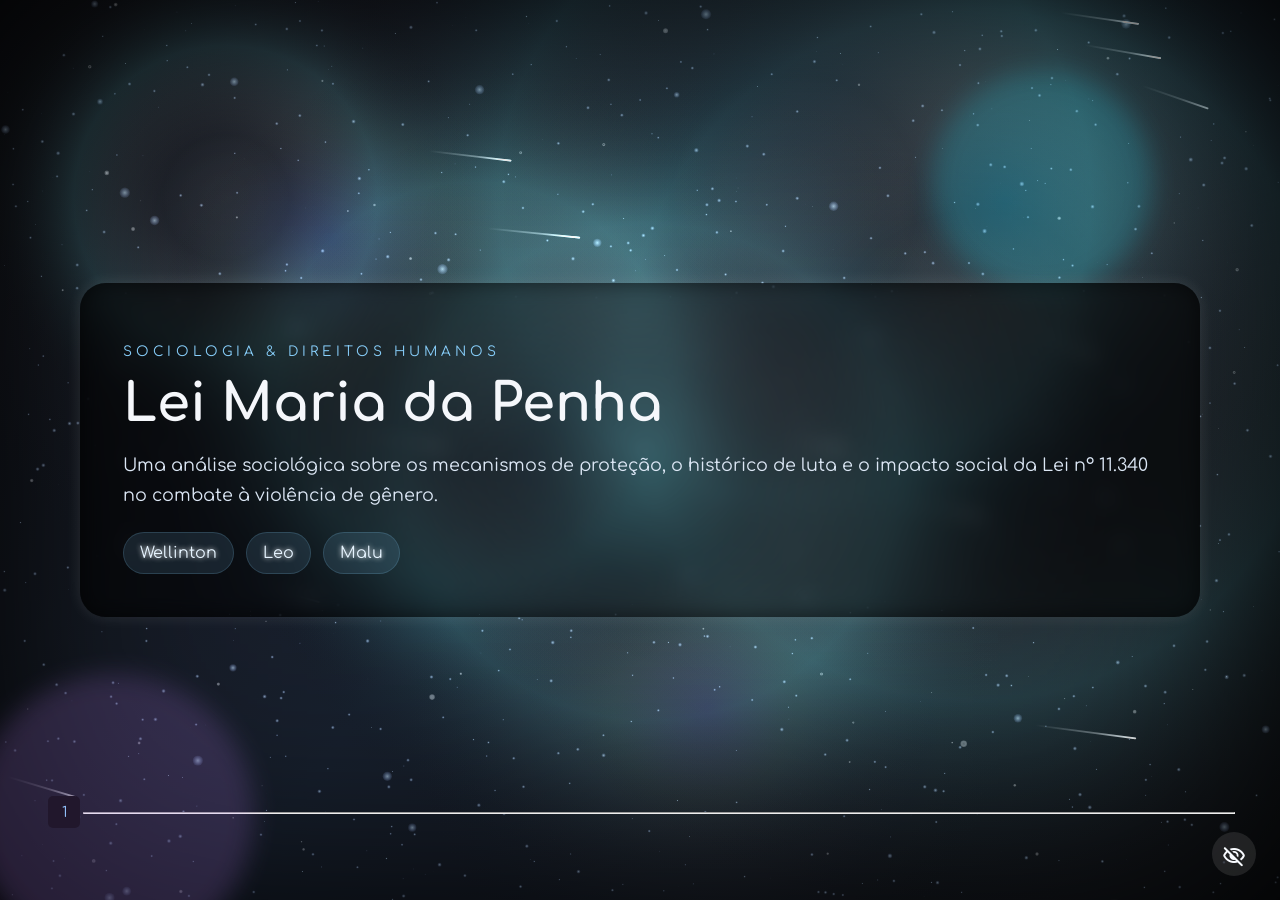
==== index.html @ 8829d9a9 "Update index.html" ====
<!DOCTYPE html>
<html lang="pt-br">
<head>
    <meta charset="UTF-8">
    <meta name="viewport" content="width=device-width, initial-scale=1.0">
    <title>Slide Pages</title>
    <link rel="stylesheet" href="style.css">
    <link rel="stylesheet" href="https://fonts.googleapis.com/css2?family=Material+Symbols+Rounded:opsz,wght,FILL,GRAD@24,400,0,0" />
</head>
<body class="theme-maria">

    <div id="canva"></div>

    <main class="deck" aria-label="Apresentação de sociologia">
        <!-- SLIDE 1: Abertura -->
        <section class="slide active" data-slide="0">
            <div class="slide-content">
                <p class="eyebrow">Sociologia & Direitos Humanos</p>
                <h1>Lei Maria da Penha</h1>
                <p class="lead">Uma análise sociológica sobre os mecanismos de proteção, o histórico de luta e o impacto social da Lei nº 11.340 no combate à violência de gênero.</p>
                <div class="pill-row">
                    <span class="pill">Wellinton</span>
                    <span class="pill">Leo</span>
                    <span class="pill">Malu</span>
                </div>
            </div>
            <div class="slide-page"><span>1</span></div>
            <hr class="slide-page-barr">
            <div class="orb orb-one"></div>
            <div class="orb orb-two"></div>
        </section>

        <!-- SLIDE 2: O Conceito Legal -->
        <section class="slide" data-slide="1">
            <h2 class="floating-text">O Contexto Social e a Legislação</h2>
            <div class="slide-content">
                <h2>O que é a Lei nº 11.340?</h2>
                <ul class="points">
                    <li>Sancionada em 7 de agosto de 2006, a legislação estabelece mecanismos rígidos para coibir, punir e erradicar a violência doméstica contra as mulheres.</li>
                    <div class="codebox"><span>Direito = {Prevenir, Punir, Erradicar}</span></div>
                    <li>A norma acabou com as penas alternativas leves (como a doação de cestas básicas), tipificou o crime e permitiu a prisão em flagrante ou preventiva dos agressores.</li>
                </ul>
            </div>
            <div class="slide-page"><span>2</span></div>
            <hr class="slide-page-barr">
        </section>

        <!-- SLIDE 3: Tipos de Violência -->
        <section class="slide" data-slide="2">
            <h2 class="floating-text">Os Cinco Tipos de Violência</h2>
            <div class="slide-content">
                <h2>Física e Psicológica</h2>
                <p>A violência física compreende agressões que ofendem a integridade ou a saúde corporal. A psicológica envolve danos emocionais, controle, vigilância constante, humilhação e diminuição da autoestima da vítima.</p>
            </div>
            <div class="slide-content">
                <h2>Sexual, Patrimonial e Moral</h2>
                <p>Abrange desde o constrangimento a presenciar ou manter relações sexuais não desejadas, até a retenção e destruição de bens ou documentos pessoais, além de crimes de calúnia, difamação e injúria.</p>
            </div>
            <div class="slide-page"><span>3</span></div>
            <hr class="slide-page-barr">
        </section>

        <!-- SLIDE 4: História e Origem -->
        <section class="slide" data-slide="3">
            <h2 class="floating-text">A História por Trás da Lei</h2>
            <div class="slide-content picture-slide">
                <div class="picture-conteiner">
                    <img class="picture-card" src="http://googleusercontent.com/image_collection/image_retrieval/12266659760271571928_0" alt="Retrato de Maria da Penha">
                </div>
                <h2>Maria da Penha</h2>
                <p>Biofarmacêutica cearense que sofreu duas tentativas de feminicídio por seu então marido em 1983, ficando paraplégica. Sua incansável batalha por justiça e punição durou quase duas décadas.</p>
            </div>
            <div class="slide-content picture-slide">
                <div class="picture-conteiner">
                    <img class="picture-card" src="http://googleusercontent.com/image_collection/image_retrieval/10358132148258280771_0" alt="Balança da Justiça e Direitos da Mulher">
                </div>
                <h2>Pressão Internacional</h2>
                <p>O caso foi denunciado à Comissão Interamericana de Direitos Humanos (OEA). A condenação internacional do Estado brasileiro por omissão e negligência forçou a criação de uma lei protetiva eficaz.</p>
            </div>
            <div class="slide-page"><span>4</span></div>
            <hr class="slide-page-barr">
        </section>

        <!-- SLIDE 5: Mudança de Paradigma -->
        <section class="slide" data-slide="4">
            <h2 class="floating-text">Impacto Estrutural na Sociedade</h2>
            <div class="slide-content">
                <p>A lei retirou a violência doméstica da esfera estritamente privada, transformando o clássico tabu "em briga de marido e mulher não se mete colher" em uma questão central de segurança pública.</p>
                <p>Sua aplicação é universal: protege todas as pessoas que se identificam com o gênero feminino, independentemente de classe social, etnia, orientação sexual ou identidade de gênero.</p>
            </div>
            <div class="picture-slide floating-image">
                <div class="picture-conteiner">
                    <img class="picture-card"  src="http://googleusercontent.com/image_collection/image_retrieval/3547757770965973519_0" alt="Manifestação pelos Direitos das Mulheres no Brasil">
                </div>
            </div>
            <div class="slide-page"><span>5</span></div>
            <hr class="slide-page-barr">
        </section>

        <!-- SLIDE 6: Medidas Protetivas -->
        <section class="slide" data-slide="5">
            <h2 class="floating-text">Medidas Protetivas de Urgência</h2>
            <div class="picture-slide floating-image-min">
                <div class="picture-conteiner">
                    <img class="picture-card" src="http://googleusercontent.com/image_collection/image_retrieval/10358132148258280771_0" alt="Símbolo de amparo legal">
                </div>
            </div>
            <div class="slide-content">
                <h2>Ações de Salvaguarda Imediata</h2>
                <p>Determinações judiciais rápidas expedidas logo após a denúncia para afastar o perigo e resguardar a integridade da vítima:</p>
                <ul>
                    <li>Afastamento imediato do agressor do lar ou do domicílio de convivência.</li>
                    <li>Proibição de aproximação física da vítima, de seus familiares e de testemunhas.</li>
                    <li>Restrição severa ou suspensão temporária do porte de armas do agressor.</li>
                </ul>
            </div>
            <div class="slide-page"><span>6</span></div>
            <hr class="slide-page-barr">
        </section>

        <!-- SLIDE 7: Redes de Suporte -->
        <section class="slide" data-slide="6">
            <h2 class="floating-text">A Rede de Enfrentamento</h2>
            <div class="floating-conteiner">
                <h1 class="empasi-text">180</h1>
                <p>Central de Atendimento</p>
            </div>
            <div class="picture-slide floating-image-min">
                <div class="picture-conteiner">
                    <img class="picture-card" src="http://googleusercontent.com/image_collection/image_retrieval/10291248608247070712_0" alt="Atendimento e acolhimento psicológico à mulher">
                </div>
            </div>
            <div class="slide-content">
                <h2>Institucionalização do Suporte</h2>
                <p>A consolidação da lei impulsionou a criação de uma rede de proteção integrada entre diferentes órgãos públicos do país.</p>
                <p>Isso engloba as Delegacias Especializadas de Atendimento à Mulher (DEAM), Casas-Abrigo sigilosas, Juizados específicos e o apoio de psicólogos e assistentes sociais.</p>
            </div>
            <div class="slide-page"><span>7</span></div>
            <hr class="slide-page-barr">
        </section>

        <!-- SLIDE 8: Desafios Sociológicos -->
        <section class="slide" data-slide="7">
            <h2 class="floating-text">Desafios Culturais e Patriarcado</h2>
            <div class="slide-content picture-slide">
                <div class="picture-conteiner">
                    <img class="picture-card" src="http://googleusercontent.com/image_collection/image_retrieval/3547757770965973519_0" alt="Luta social por direitos de igualdade">
                </div>
                <h2>Machismo Estrutural</h2>
                <p>Sob a perspectiva sociológica, a eficácia plena da lei ainda enfrenta barreiras nas raízes culturais do patriarcado e em dinâmicas históricas de dominação de gênero.</p>
            </div>
            <div class="slide-content">
                <br>
                <h2>A Barreira do Silêncio</h2>
                <p>A subnotificação de casos persiste devido a fatores complexos, como a dependência financeira, o medo de represálias, pressões familiares e o julgamento moral da sociedade.</p>
                <br>
            </div>
            <div class="slide-page"><span>8</span></div>
            <hr class="slide-page-barr">
        </section>

        <!-- SLIDE 9: Canais de Assistência -->
        <section class="slide" data-slide="8">
            <h2 class="floating-text">Canais Oficiais de Proteção</h2>
            <div class="slide-content">
                <h2>Como Denunciar e Buscar Ajuda</h2>
                <p>A quebra do ciclo de violência e o acolhimento institucional dependem do acionamento correto dos canais de proteção:</p>
                <p><span class="material-symbols-rounded y-4">phone_in_talk</span>Ligue 180 - Central de Atendimento à Mulher (Denúncias e orientações)</p>
                <p><span class="material-symbols-rounded y-4">local_police</span>Ligue 190 - Polícia Militar (Para emergências imediatas e flagrantes)</p>
                <p><span class="material-symbols-rounded y-4">gavel</span>Defensoria Pública da Mulher & Ministério Público (Suporte jurídico)</p> 
            </div>
            <div class="picture-slide floating-image-min">
                <div class="picture-conteiner">
                    <img class="picture-card" src="https://images.unsplash.com/photo-1573164713988-8665fc963095?auto=format&fit=crop&q=80&w=500" alt="Canais de apoio e proteção à integridade">
                </div>
            </div>
            <div class="slide-page"><span>9</span></div>
            <hr class="slide-page-barr">
        </section>

        <!-- SLIDE 10: Encerramento -->
        <section class="slide" data-slide="9">
            <div class="floating-conteiner">
                <h1 class="empasi-text">FIM</h1>
                <p>A consolidação e a garantia dos direitos das mulheres constroem uma sociedade verdadeiramente livre, justa e democrática.</p>
            </div>
            <div class="slide-page"><span>10</span></div>
            <hr class="slide-page-barr">
        </section>

        <!-- Controles de Navegação -->
        <button class="nav-btn action-btn toggle-btn" data-action="toggle" data-target="bella" type="button">Sociologia • Direitos Humanos</button>
        <div class="controls-toggle-wrapper">
            <button class="nav-btn hide-controls-btn" data-action="hide-controls" type="button" aria-label="Esconder controles"><span class="material-symbols-rounded y-3">visibility_off</span></button>
        </div>
        <div class="controls-wrapper">
            <div class="controls">
                <button class="nav-btn" data-action="prev" aria-label="Slide anterior"><span class="material-symbols-rounded y-3">keyboard_double_arrow_left</span></button>
                <div class="dots" aria-label="Navegação dos slides"></div>
                <button class="nav-btn" data-action="next" aria-label="Próximo slide"><span class="material-symbols-rounded y-3"><span class="material-symbols-rounded">keyboard_double_arrow_right</span></span></button>
            </div>
        </div>
        <div class="controls-hover-area" aria-hidden="true"></div>
    </main>

    <script src="script.js"></script>
    <script src="shaders.js"></script>
</body>
</html>
---- style.css ----
@import url('https://fonts.googleapis.com/css2?family=Comfortaa:wght@300..700&family=Google+Sans+Code:ital,wght,MONO@0,300..800,1;1,300..800,1&family=Noto+Sans+Old+Turkic&family=Pixelify+Sans:wght@400..700&display=swap');

* {
    box-sizing: border-box;
    font-family: "Comfortaa", sans-serif;
    font-optical-sizing: auto;
    font-style: normal;
}

body {
    margin: 0;
    font-family: 'Segoe UI', Tahoma, Geneva, Verdana, sans-serif;
    background: #02050a;
    color: #f5f7fb;
    overflow: hidden;
}

body.theme-bella {
    color: #f8ebdc;
}

body.theme-bella .floating-text,
body.theme-bella .empasi-text {
    color: #f2a65a;
    text-shadow: 0 0 10px rgba(242, 166, 90, 0.8);
}

body.theme-bella .eyebrow,
body.theme-bella .slide-page span,
body.theme-bella .slide-page-barr,
body.theme-bella .dot.active {
    color: #f2a65a;
}

body.theme-bella .dot.active {
    box-shadow: 0 0 15px #f2a65a;
    background: #f2a65a;
}

body.theme-bella .pill,
body.theme-bella .nav-btn,
body.theme-bella .toggle-btn {
    border-color: rgba(242, 166, 90, 0.25);
    background: rgba(242, 166, 90, 0.16);
}

body.theme-bella .nav-btn:hover {
    background: rgba(242, 166, 90, 0.28);
}

body.theme-bella .codebox {
    background: rgba(242, 166, 90, 0.18);
    border-color: rgba(242, 166, 90, 0.7);
    box-shadow: inset 0 0 15px rgba(0, 0, 0, 0.35), 0 0 20px rgba(242, 166, 90, 0.45);
}

#canva {
    position: fixed;
    inset: 0;
    z-index: 0;
    pointer-events: none;
}

#canva canvas {
    display: block;
    width: 100%;
    height: 100%;
}

.deck {
    position: relative;
    z-index: 1;
    min-height: 100vh;
    overflow: hidden;
    box-shadow: inset 0 0 500px rgba(0, 0, 0, 1);
}

.deck-transition {
    position: fixed;
    inset: 0;
    z-index: 4;
    pointer-events: none;
    opacity: 0;
    background: linear-gradient(135deg, rgba(5, 3, 2, 0.9), rgba(12, 8, 6, 0.96));
    transition: opacity 0.45s ease;
}

.deck-transition.active {
    opacity: 1;
}

.slide {
    position: absolute;
    inset: 0;
    display: flex;
    align-items: center;
    justify-content: space-around;
    padding: 2rem;
    opacity: 0;
    transform: translateX(90px) scale(0.96);
    transition: all 0.7s ease;
    pointer-events: none;
}

.slide.active {
    opacity: 1;
    transform: translateX(0) scale(1);
    pointer-events: auto;
}

.slide-content {
    margin: 1.5em;
    position: relative;
    z-index: 2;
    max-width: 70em;
    padding: 2.7rem;
    border-radius: 26px;
    background: #000000;
    background: radial-gradient(circle, rgba(0, 0, 0, 0.25) 4%, rgba(0, 0, 0, 0.60) 81%);
    backdrop-filter: blur(10px);
    box-shadow: 0 0 15px rgba(255, 255, 255, 0.1), inset 0 0 20px rgba(0, 0, 0, 0.5);
    animation: fadeInUp 0.8s ease both, float 6s ease-in-out infinite;
}

.eyebrow {
    font-size: 0.85rem;
    letter-spacing: 0.3em;
    text-transform: uppercase;
    color: #87cefa;
    margin-bottom: 0.8rem;
}

h1, h2 {
    margin: 0 0 1rem;
    line-height: 1.1;
}

h1 {
    font-size: clamp(2rem, 4.5vw, 3.3rem);
}

h2 {
    font-size: clamp(1.7rem, 3vw, 2.3rem);
}

.lead, .points, p {
    font-size: 1.1rem;
    line-height: 1.7;
    color: #dce7f5;
}

.pill-row {
    display: flex;
    flex-wrap: wrap;
    gap: 0.75rem;
    margin-top: 1.3rem;
}

.pill {
    padding: 0.7rem 1rem;
    border: 1px solid rgba(135, 206, 250, 0.18);
    border-radius: 999px;
    background: rgba(135, 206, 250, 0.12);
    color: #e6f4ff;
    text-shadow: 0 0 5px white;
    animation: riseIn 0.7s ease both;
}

.pill:nth-child(2) { animation-delay: 0.15s; }
.pill:nth-child(3) { animation-delay: 0.3s; }

.points {
    padding-left: 1.2rem;
}

.points li {
    margin-bottom: 0.8rem;
    animation: fadeInLeft 0.8s ease both;
}

.points li:nth-child(2) { animation-delay: 0.15s; }
.points li:nth-child(3) { animation-delay: 0.3s; }

.orb {
    position: absolute;
    border-radius: 50%;
    filter: blur(12px);
    opacity: 0.7;
    animation: float 6s ease-in-out infinite;
}

.orb-one {
    width: 220px;
    height: 220px;
    background: rgba(34, 211, 238, 0.28);
    top: 8%;
    right: 10%;
}

.orb-two {
    width: 280px;
    height: 280px;
    background: rgba(192, 132, 252, 0.25);
    bottom: -6%;
    left: -2%;
    animation-delay: -2s;
}

.controls-wrapper {
    position: absolute;
    bottom: 1.5rem;
    left: 50%;
    transform: translateX(-50%);
    display: flex;
    align-items: center;
    gap: 0.6rem;
    z-index: 5;
    transition: transform 0.25s ease, opacity 0.25s ease;
}

.controls-wrapper.is-hidden {
    opacity: 0;
    pointer-events: none;
    transform: translate(-50%, 8px);
}

.controls-toggle-wrapper {
    position: absolute;
    bottom: 1.5rem;
    right: 1.5rem;
    z-index: 5;
    display: flex;
    align-items: center;
    transition: transform 0.25s ease, opacity 0.25s ease;
}

.controls-toggle-wrapper.is-hidden {
    transform: translateX(120%);
    opacity: 0;
    pointer-events: none;
}

.controls {
    display: flex;
    align-items: center;
    gap: 0.8rem;
    background-color: #0000007e;
    padding: 0.3em;
    border-radius: 3em;
    backdrop-filter: blur(5px);
    transition: transform 0.25s ease, opacity 0.25s ease;
}

.toggle-btn {
    position: absolute;
    bottom: 1.5rem;
    left: 1.5rem;
    z-index: 3;
    height: 44px;
    border-radius: 999px;
    padding: 0 1rem;
    width: auto;
    transition: transform 0.25s ease, opacity 0.25s ease;
    transition-delay: 0.08s;
}

.toggle-btn.is-hidden {
    opacity: 0;
    pointer-events: none;
    transform: translateY(8px);
}

.hide-controls-btn {
    width: 44px;
    height: 44px;
    border-radius: 50%;
    display: inline-flex;
    align-items: center;
    justify-content: center;
}

.controls-wrapper.is-hidden .controls,
.controls-toggle-wrapper.is-hidden .hide-controls-btn {
    opacity: 0;
    pointer-events: none;
    transform: translateY(8px);
}

.controls-hover-area {
    position: fixed;
    right: 0;
    bottom: 0;
    width: 180px;
    height: 140px;
    z-index: 2;
}

.controls-toggle-wrapper.is-hidden + .controls-hover-area {
    z-index: 4;
}

.nav-btn {
    border: none;
    width: 44px;
    height: 44px;
    border-radius: 50%;
    background: rgba(255, 255, 255, 0.1);
    color: #f8fbff;
    font-size: 1.1rem;
    cursor: pointer;
    transition: transform 0.2s ease, background 0.2s ease, opacity 0.2s ease;
}

.nav-btn:hover {
    transform: translateY(-2px);
    background: rgba(255, 255, 255, 0.24);
}

.nav-btn.action-btn {
    width: auto;
    padding: 0 1rem;
    border-radius: 999px;
    font-size: 0.9rem;
    font-weight: 600;
    white-space: nowrap;
}

.dots {
    display: flex;
    gap: 0.45rem;
}

.dot {
    width: 10px;
    height: 10px;
    border-radius: 50%;
    background: rgba(255, 255, 255, 0.24);
    transition: transform 0.2s ease, background 0.2s ease;
}

.dot.active {
    background: #87cefa;
    box-shadow: 0 0 15px #87cefa;
    transform: scale(1.2);
}

.slide-page {
    position: absolute;
    bottom: 4.5em;
    left: 3em;
    height: 2em;
    width: 2em;
    background: rgba(0, 0, 0);
    border-radius: 5px;
}

.slide-page span {
    position: absolute;
    top: 50%;
    left: 50%;
    transform: translate(-50%, -50%);
    font-size: 0.9rem;
    color: #87cefa;
}

.slide-page-barr {
    position: absolute;
    bottom: 4.9em;
    left: 6.5%;
    width: 90%;
    height: 2px;
    background: #87cefa;
}

.codebox {
    display: flex;
    align-items: center;
    justify-content: center;
    background: rgba(2, 0, 139, 0.3);
    border: 3px solid rgba(6, 159, 255, 0.685);
    border-radius: 15px;
    box-shadow: inset 0 0 15px rgba(0, 0, 0, 0.5), 0 0 20px rgba(6, 159, 255, 0.685);
    text-shadow: 0 0 5px rgba(255, 255, 255, 1);
    min-height: 3em;
    margin-bottom: 1em;
    padding: 0.8rem 1.2rem;
    text-align: center;
}

.codebox-min {
    display: flex;
    align-items: center;
    justify-content: center;
    background: rgba(2, 0, 139, 0.3);
    border: 3px solid rgba(6, 159, 255, 0.685);
    border-radius: 15px;
    box-shadow: inset 0 0 15px rgba(0, 0, 0, 0.5), 0 0 20px rgba(6, 159, 255, 0.685);
    text-shadow: 0 0 5px rgba(255, 255, 255, 1);
    min-height: 2em;
    padding: 0.5rem 1rem;
}

.codebox > span {
    font-family: "Google Sans Code", monospace;
}

.floating-text {
    position: absolute;
    top: 1em;
    left: 1em;
    transform: translate(-50%, -50%);
    font-size: clamp(2rem, 4vw, 3rem);
    color: #87cefa;
    text-shadow: 0 0 10px rgba(135, 206, 250, 0.8);
    animation: float 4s ease-in-out infinite;
}

.picture-card {
    height: 10em;
    border-radius: 15px;
    box-shadow: 0 0 15px rgba(255, 255, 255, 0.2);
    max-width: 100%;
    object-fit: contain;
}

.picture-card-min {
    height: 5em;
    border-radius: 15px;
    box-shadow: 0 0 15px rgba(255, 255, 255, 0.2);
}

.picture-conteiner {
    display: flex;
    justify-content: center;
    margin-bottom: 1em;
}

.slide-content.picture-slide {
    transform: scale(0.8);
}

.collum {
    display: flex;
    flex-direction: column;
}

.fs-6 {
    font-size: 10px !important;
}

.floating-image {
    transform: scale(3.5);
    margin: 10em;
    animation: floatMin 20s ease-in-out infinite;
}

.floating-image-min {
    transform: scale(2);
    margin: 10em;
    animation: floatMin 20s ease-in-out infinite;
}

.floating-conteiner {
    margin: 1em;
}

.y-4 { transform: translateY(4px); }
.y-3 { transform: translateY(2px); }

.empasi-text {
    font-size: 600%;
    color: #87cefa;
    text-shadow: 0 0 10px rgba(135, 206, 250, 0.8);
}

@keyframes fadeInUp {
    from { opacity: 0; transform: translateY(20px); }
    to { opacity: 1; transform: translateY(0); }
}

@keyframes riseIn {
    from { opacity: 0; transform: translateY(10px); }
    to { opacity: 1; transform: translateY(0); }
}

@keyframes fadeInLeft {
    from { opacity: 0; transform: translateX(-12px); }
    to { opacity: 1; transform: translateX(0); }
}

@keyframes float {
    0%, 100% { transform: translateY(0px); }
    50% { transform: translateY(-18px); }
}

@keyframes floatMin {
    0%, 100% { transform: translateY(0px); }
    50% { transform: translateY(-8px); }
}

/* ========================================================= */
/* MEDIA QUERIES PARA RESPONSIVIDADE EM CELULARES             */
/* ========================================================= */

@media (max-width: 768px) {
    body {
        overflow-y: auto; /* Permite scroll vertical se o conteúdo estourar o viewport do celular */
    }

    .slide {
        position: relative; /* Remove o absolute rígido para empilhar conteúdo caso necessário */
        min-height: 100vh;
        padding: 1rem;
        flex-direction: column;
        justify-content: center;
        overflow-y: auto;
    }

    .slide-content {
        margin: 1rem 0;
        width: 100% !important; /* Sobrescreve o inline 'width: 100em' do Slide 1 */
        max-width: 100%;
        padding: 1.5rem !important;
        zoom: 100% !important; /* Desativa o zoom inline do Slide 2 que quebra o cálculo do viewport */
        box-shadow: 0 0 15px rgba(255, 255, 255, 0.05);
    }

    /* Converte todos os Grids inline do HTML em uma coluna única vertical */
    div[style*="display:grid"], 
    div[style*="display: grid"] {
        grid-template-columns: 1fr !important;
        gap: 1.5rem !important;
    }

    /* Corrige o alinhamento e margens das imagens dos slides */
    .picture-conteiner {
        margin: 0 auto;
        width: 100%;
    }

    .picture-card {
        margin-left: 0 !important; /* Remove o margin-left inline do Slide 2 */
        height: auto !important;
        max-height: 22vh; /* Evita que a imagem engula a tela inteira */
    }

    /* Ajuste de tipografia dinâmica */
    h1[style*="font-size:5.5rem"], 
    h1[style*="font-size:5rem"] {
        font-size: 2.4rem !important; /* Reduz títulos gigantes para não quebrar a tela */
    }

    .lead[style*="font-size:1.45rem"] {
        font-size: 1.1rem !important;
        line-height: 1.5 !important;
    }

    /* Ajustes na paginação e nas barras decorativas */
    .slide-page {
        bottom: 4.8rem;
        left: 1rem;
    }

    .slide-page-barr {
        bottom: 5.2rem;
        left: 5%;
        width: 90%;
    }

    /* Reposiciona e adapta os controles inferiores para não sobrepor o texto */
    .controls-wrapper {
        bottom: 0.8rem;
        width: 90%;
        justify-content: center;
    }

    .controls {
        width: 100%;
        justify-content: space-between;
        padding: 0.5em 1em;
    }

    .toggle-btn {
        position: relative;
        bottom: 0;
        left: 0;
        width: 100%;
        margin-bottom: 1rem;
        text-align: center;
    }

    .controls-toggle-wrapper {
        bottom: 1.1rem;
        right: 1rem;
    }
}

@media (max-width: 480px) {
    .slide-content h1 {
        font-size: 2rem !important;
    }

    .codebox {
        padding: 0.6rem;
        font-size: 0.9rem;
    }

    .pill {
        padding: 0.5rem 0.8rem;
        font-size: 0.85rem;
    }
}
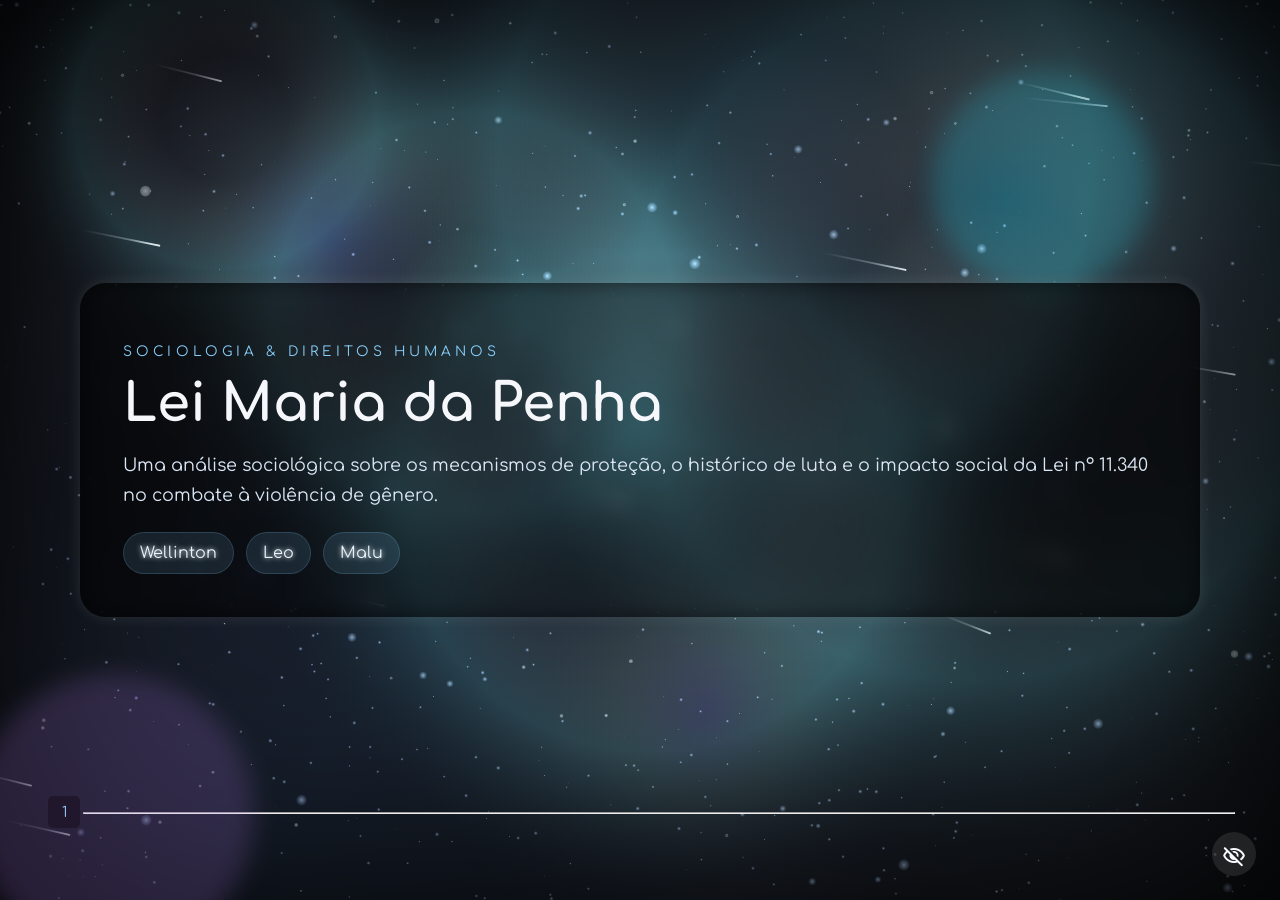
==== commit 5280422a: "Atualizar o index.html" ====
--- a/index.html
+++ b/index.html
@@ -3,7 +3,7 @@
 <head>
     <meta charset="UTF-8">
     <meta name="viewport" content="width=device-width, initial-scale=1.0">
-    <title>Slide Pages</title>
+    <title>Slide Pages - Lei Maria da Penha</title>
     <link rel="stylesheet" href="style.css">
     <link rel="stylesheet" href="https://fonts.googleapis.com/css2?family=Material+Symbols+Rounded:opsz,wght,FILL,GRAD@24,400,0,0" />
 </head>
@@ -12,7 +12,7 @@
     <div id="canva"></div>
 
     <main class="deck" aria-label="Apresentação de sociologia">
-        <!-- SLIDE 1: Abertura -->
+        
         <section class="slide active" data-slide="0">
             <div class="slide-content">
                 <p class="eyebrow">Sociologia & Direitos Humanos</p>
@@ -30,165 +30,176 @@
             <div class="orb orb-two"></div>
         </section>
 
-        <!-- SLIDE 2: O Conceito Legal -->
         <section class="slide" data-slide="1">
-            <h2 class="floating-text">O Contexto Social e a Legislação</h2>
-            <div class="slide-content">
-                <h2>O que é a Lei nº 11.340?</h2>
-                <ul class="points">
-                    <li>Sancionada em 7 de agosto de 2006, a legislação estabelece mecanismos rígidos para coibir, punir e erradicar a violência doméstica contra as mulheres.</li>
+            <h2 class="floating-text">O Marco Legal</h2>
+            <div style="display:grid; grid-template-columns: 1fr; gap: 2rem; width: 100%;">
+                <div class="slide-content">
+                    <h2>A Lei nº 11.340</h2>
+                    <p>Sancionada em <strong>7 de agosto de 2006</strong>, a legislação nasceu para preencher uma lacuna jurídica histórica, estabelecendo mecanismos rígidos para coibir, punir e erradicar a violência doméstica e familiar no Brasil.</p>
                     <div class="codebox"><span>Direito = {Prevenir, Punir, Erradicar}</span></div>
-                    <li>A norma acabou com as penas alternativas leves (como a doação de cestas básicas), tipificou o crime e permitiu a prisão em flagrante ou preventiva dos agressores.</li>
-                </ul>
+                    <p>Antes dela, agressões domésticas eram tratadas como crimes de menor potencial ofensivo, sendo julgadas em juizados informais e punidas com penas irrisórias.</p>
+                </div>
             </div>
             <div class="slide-page"><span>2</span></div>
             <hr class="slide-page-barr">
         </section>
 
-        <!-- SLIDE 3: Tipos de Violência -->
         <section class="slide" data-slide="2">
+            <h2 class="floating-text">História e Origem</h2>
+            <div style="display:grid; grid-template-columns: 1fr 1fr; gap: 2rem; align-items: center;">
+                <div class="slide-content picture-slide">
+                    <div class="picture-conteiner">
+                        <img class="picture-card" src="http://googleusercontent.com/image_collection/image_retrieval/12266659760271571928_0" alt="Retrato de Maria da Penha">
+                    </div>
+                    <h2>A Luta de uma Mulher</h2>
+                    <p>Maria da Penha Maia Fernandes, biofarmacêutica cearense, sofreu duas tentativas de feminicídio por seu marido em 1983, que a deixaram paraplégica. Sua busca por justiça no Brasil durou quase duas décadas sem respostas efetivas.</p>
+                </div>
+                <div class="slide-content picture-slide">
+                    <div class="picture-conteiner">
+                        <img class="picture-card" src="http://googleusercontent.com/image_collection/image_retrieval/10358132148258280771_0" alt="Balança da Justiça e Direitos da Mulher">
+                    </div>
+                    <h2>Pressão Internacional</h2>
+                    <p>O caso foi levado à Comissão Interamericana de Direitos Humanos (OEA). Em 2001, a OEA condenou o Estado brasileiro por negligência e omissão, obrigando o país a criar uma legislação protetiva eficiente e adequada.</p>
+                </div>
+            </div>
+            <div class="slide-page"><span>3</span></div>
+            <hr class="slide-page-barr">
+        </section>
+
+        <section class="slide" data-slide="3">
             <h2 class="floating-text">Os Cinco Tipos de Violência</h2>
-            <div class="slide-content">
-                <h2>Física e Psicológica</h2>
-                <p>A violência física compreende agressões que ofendem a integridade ou a saúde corporal. A psicológica envolve danos emocionais, controle, vigilância constante, humilhação e diminuição da autoestima da vítima.</p>
-            </div>
-            <div class="slide-content">
-                <h2>Sexual, Patrimonial e Moral</h2>
-                <p>Abrange desde o constrangimento a presenciar ou manter relações sexuais não desejadas, até a retenção e destruição de bens ou documentos pessoais, além de crimes de calúnia, difamação e injúria.</p>
-            </div>
-            <div class="slide-page"><span>3</span></div>
-            <hr class="slide-page-barr">
-        </section>
-
-        <!-- SLIDE 4: História e Origem -->
-        <section class="slide" data-slide="3">
-            <h2 class="floating-text">A História por Trás da Lei</h2>
-            <div class="slide-content picture-slide">
-                <div class="picture-conteiner">
-                    <img class="picture-card" src="http://googleusercontent.com/image_collection/image_retrieval/12266659760271571928_0" alt="Retrato de Maria da Penha">
-                </div>
-                <h2>Maria da Penha</h2>
-                <p>Biofarmacêutica cearense que sofreu duas tentativas de feminicídio por seu então marido em 1983, ficando paraplégica. Sua incansável batalha por justiça e punição durou quase duas décadas.</p>
-            </div>
-            <div class="slide-content picture-slide">
-                <div class="picture-conteiner">
-                    <img class="picture-card" src="http://googleusercontent.com/image_collection/image_retrieval/10358132148258280771_0" alt="Balança da Justiça e Direitos da Mulher">
-                </div>
-                <h2>Pressão Internacional</h2>
-                <p>O caso foi denunciado à Comissão Interamericana de Direitos Humanos (OEA). A condenação internacional do Estado brasileiro por omissão e negligência forçou a criação de uma lei protetiva eficaz.</p>
+            <div style="display:grid; grid-template-columns: 1fr 1fr; gap: 2rem;">
+                <div class="slide-content">
+                    <h2>Física e Psicológica</h2>
+                    <p><strong>Física:</strong> Condutas que ofendem a integridade ou a saúde corporal da vítima.</p>
+                    <p><strong>Psicológica:</strong> Ações que causam dano emocional, diminuição da autoestima, controle de ações, humilhação ou isolamento forçado.</p>
+                </div>
+                <div class="slide-content">
+                    <h2>Sexual, Patrimonial e Moral</h2>
+                    <p><strong>Sexual:</strong> Constranger a presenciar, manter ou participar de relação sexual não desejada.</p>
+                    <p><strong>Patrimonial:</strong> Retenção, subtração ou destruição de objetos, documentos e bens.</p>
+                    <p><strong>Moral:</strong> Condutas que configurem calúnia, difamação ou injúria.</p>
+                </div>
             </div>
             <div class="slide-page"><span>4</span></div>
             <hr class="slide-page-barr">
         </section>
 
-        <!-- SLIDE 5: Mudança de Paradigma -->
         <section class="slide" data-slide="4">
-            <h2 class="floating-text">Impacto Estrutural na Sociedade</h2>
-            <div class="slide-content">
-                <p>A lei retirou a violência doméstica da esfera estritamente privada, transformando o clássico tabu "em briga de marido e mulher não se mete colher" em uma questão central de segurança pública.</p>
-                <p>Sua aplicação é universal: protege todas as pessoas que se identificam com o gênero feminino, independentemente de classe social, etnia, orientação sexual ou identidade de gênero.</p>
-            </div>
-            <div class="picture-slide floating-image">
-                <div class="picture-conteiner">
-                    <img class="picture-card"  src="http://googleusercontent.com/image_collection/image_retrieval/3547757770965973519_0" alt="Manifestação pelos Direitos das Mulheres no Brasil">
+            <h2 class="floating-text">Mudanças e Conquistas</h2>
+            <div style="display:grid; grid-template-columns: 1fr 1fr; gap: 2rem; align-items: center;">
+                <div class="slide-content">
+                    <h2>Fim da Impunidade Leve</h2>
+                    <ul class="points">
+                        <li><strong>Proibição de penas alternativas:</strong> Acabou com o pagamento de cestas básicas ou multas para agressores.</li>
+                        <li><strong>Flagrante e Preventiva:</strong> Permitiu a prisão imediata em flagrante ou a decretação de prisão preventiva.</li>
+                        <li><strong>Ação Incondicionada:</strong> A denúncia de violência física não depende mais da retratação ou desistência da vítima.</li>
+                    </ul>
+                </div>
+                <div class="slide-content picture-slide">
+                    <div class="picture-conteiner">
+                        <img class="picture-card" src="http://googleusercontent.com/image_collection/image_retrieval/3547757770965973519_0" alt="Manifestação pelos Direitos das Mulheres no Brasil">
+                    </div>
+                    <h2>Mudança Estrutural</h2>
+                    <p>A violência doméstica deixou de ser vista como um "problema privado". A lei transformou o debate cultural e colocou a proteção à mulher como uma obrigação central de segurança pública estatal.</p>
                 </div>
             </div>
             <div class="slide-page"><span>5</span></div>
             <hr class="slide-page-barr">
         </section>
 
-        <!-- SLIDE 6: Medidas Protetivas -->
         <section class="slide" data-slide="5">
-            <h2 class="floating-text">Medidas Protetivas de Urgência</h2>
-            <div class="picture-slide floating-image-min">
-                <div class="picture-conteiner">
-                    <img class="picture-card" src="http://googleusercontent.com/image_collection/image_retrieval/10358132148258280771_0" alt="Símbolo de amparo legal">
-                </div>
-            </div>
-            <div class="slide-content">
-                <h2>Ações de Salvaguarda Imediata</h2>
-                <p>Determinações judiciais rápidas expedidas logo após a denúncia para afastar o perigo e resguardar a integridade da vítima:</p>
-                <ul>
-                    <li>Afastamento imediato do agressor do lar ou do domicílio de convivência.</li>
-                    <li>Proibição de aproximação física da vítima, de seus familiares e de testemunhas.</li>
-                    <li>Restrição severa ou suspensão temporária do porte de armas do agressor.</li>
-                </ul>
+            <h2 class="floating-text">Garantias de Proteção</h2>
+            <div style="display:grid; grid-template-columns: 1fr; gap: 2rem; width: 100%;">
+                <div class="slide-content">
+                    <h2>Medidas Protetivas de Urgência</h2>
+                    <p>Determinações judiciais rápidas expedidas imediatamente após a denúncia da vítima para afastar o perigo iminente:</p>
+                    <ul class="points">
+                        <li>Afastamento compulsório do agressor do lar ou local de convivência.</li>
+                        <li>Proibição de aproximação física e de qualquer contato com a vítima e seus familiares.</li>
+                        <li>Suspensão ou restrição imediata do porte de armas do agressor.</li>
+                    </ul>
+                </div>
             </div>
             <div class="slide-page"><span>6</span></div>
             <hr class="slide-page-barr">
         </section>
 
-        <!-- SLIDE 7: Redes de Suporte -->
         <section class="slide" data-slide="6">
             <h2 class="floating-text">A Rede de Enfrentamento</h2>
-            <div class="floating-conteiner">
-                <h1 class="empasi-text">180</h1>
-                <p>Central de Atendimento</p>
-            </div>
-            <div class="picture-slide floating-image-min">
-                <div class="picture-conteiner">
-                    <img class="picture-card" src="http://googleusercontent.com/image_collection/image_retrieval/10291248608247070712_0" alt="Atendimento e acolhimento psicológico à mulher">
-                </div>
-            </div>
-            <div class="slide-content">
-                <h2>Institucionalização do Suporte</h2>
-                <p>A consolidação da lei impulsionou a criação de uma rede de proteção integrada entre diferentes órgãos públicos do país.</p>
-                <p>Isso engloba as Delegacias Especializadas de Atendimento à Mulher (DEAM), Casas-Abrigo sigilosas, Juizados específicos e o apoio de psicólogos e assistentes sociais.</p>
+            <div style="display:grid; grid-template-columns: 35% 65%; gap: 2rem; align-items: center;">
+                <div class="floating-conteiner">
+                    <h1 class="empasi-text" style="font-size: 4.5rem; text-align: center;">180</h1>
+                    <p style="text-align: center;">Central de Atendimento</p>
+                    <div class="picture-conteiner" style="margin-top: 1rem;">
+                        <img class="picture-card" style="height: 6em;" src="http://googleusercontent.com/image_collection/image_retrieval/10291248608247070712_0" alt="Acolhimento institucional">
+                    </div>
+                </div>
+                <div class="slide-content">
+                    <h2>Institucionalização do Suporte</h2>
+                    <p>A aplicação da lei gerou a necessidade de criar estruturas especializadas e integradas em todo o território nacional:</p>
+                    <ul class="points">
+                        <li><strong>DEAMs:</strong> Delegacias Especializadas de Atendimento à Mulher.</li>
+                        <li><strong>Casas-Abrigo:</strong> Locais sigilosos de moradia temporária para vítimas em risco de morte.</li>
+                        <li><strong>Juizados de Violência Doméstica:</strong> Varas dedicadas exclusivamente a acelerar esses processos.</li>
+                    </ul>
+                </div>
             </div>
             <div class="slide-page"><span>7</span></div>
             <hr class="slide-page-barr">
         </section>
 
-        <!-- SLIDE 8: Desafios Sociológicos -->
         <section class="slide" data-slide="7">
-            <h2 class="floating-text">Desafios Culturais e Patriarcado</h2>
-            <div class="slide-content picture-slide">
-                <div class="picture-conteiner">
-                    <img class="picture-card" src="http://googleusercontent.com/image_collection/image_retrieval/3547757770965973519_0" alt="Luta social por direitos de igualdade">
-                </div>
-                <h2>Machismo Estrutural</h2>
-                <p>Sob a perspectiva sociológica, a eficácia plena da lei ainda enfrenta barreiras nas raízes culturais do patriarcado e em dinâmicas históricas de dominação de gênero.</p>
-            </div>
-            <div class="slide-content">
+            <h2 class="floating-text">Evolução Legislativa</h2>
+            <div style="display:grid; grid-template-columns: 1fr 1fr; gap: 2rem;">
+                <div class="slide-content">
+                    <h2>Lei do Feminicídio (2015)</h2>
+                    <div class="codebox-min"><span>Lei nº 13.104</span></div>
+                    <p>Classificou o assassinato de mulheres motivado por menosprezo ou discriminação de gênero como homicídio qualificado e crime hediondo, endurecendo drasticamente as penas vigentes.</p>
+                </div>
+                <div class="slide-content">
+                    <h2>Importunação e Violência Psicológica</h2>
+                    <div class="codebox-min"><span>Leis nº 13.718 e nº 14.188</span></div>
+                    <p>Criminalizou a importunação sexual (2018) em espaços públicos e inseriu o crime autônomo de violência psicológica contra a mulher (2021) diretamente no Código Penal.</p>
+                </div>
+            </div>
+            <div class="slide-page"><span>8</span></div>
+            <hr class="slide-page-barr">
+        </section>
+
+        <section class="slide" data-slide="8">
+            <h2 class="floating-text">Cenário Atual</h2>
+            <div style="display:grid; grid-template-columns: 55% 45%; gap: 2rem; align-items: center;">
+                <div class="slide-content">
+                    <h2>Desafios Sociológicos</h2>
+                    <p>Apesar dos avanços, a eficácia plena da lei esbarra nas barreiras do machismo estrutural e do patriarcado. A subnotificação persiste devido ao medo, à dependência econômica e ao julgamento social.</p>
+                    <hr style="border-color: rgba(255,255,255,0.1); margin: 1rem 0;">
+                    <p><span class="material-symbols-rounded y-4">phone_in_talk</span> <strong>Ligue 180:</strong> Central de Apoio à Mulher</p>
+                    <p><span class="material-symbols-rounded y-4">local_police</span> <strong>Ligue 190:</strong> Polícia Militar (Emergências)</p>
+                </div>
+                <div class="slide-content picture-slide">
+                    <div class="picture-conteiner">
+                        <img class="picture-card" src="https://images.unsplash.com/photo-1573164713988-8665fc963095?auto=format&fit=crop&q=80&w=500" alt="Canais de apoio e proteção à integridade">
+                    </div>
+                    <h2>Apoio Jurídico</h2>
+                    <p>A Defensoria Pública da Mulher e o Ministério Público oferecem amparo integral gratuito para a quebra definitiva do ciclo de violência.</p>
+                </div>
+            </div>
+            <div class="slide-page"><span>9</span></div>
+            <hr class="slide-page-barr">
+        </section>
+
+        <section class="slide" data-slide="9">
+            <div class="floating-conteiner" style="text-align: center; max-width: 800px; margin: 0 auto;">
+                <h1 class="empasi-text" style="font-size: 5rem; margin-bottom: 1rem;">CONGRESSO</h1>
+                <p class="lead">A consolidação e a garantia dos direitos das mulheres constroem uma sociedade verdadeiramente livre, justa, igualitária e democrática.</p>
                 <br>
-                <h2>A Barreira do Silêncio</h2>
-                <p>A subnotificação de casos persiste devido a fatores complexos, como a dependência financeira, o medo de represálias, pressões familiares e o julgamento moral da sociedade.</p>
-                <br>
-            </div>
-            <div class="slide-page"><span>8</span></div>
-            <hr class="slide-page-barr">
-        </section>
-
-        <!-- SLIDE 9: Canais de Assistência -->
-        <section class="slide" data-slide="8">
-            <h2 class="floating-text">Canais Oficiais de Proteção</h2>
-            <div class="slide-content">
-                <h2>Como Denunciar e Buscar Ajuda</h2>
-                <p>A quebra do ciclo de violência e o acolhimento institucional dependem do acionamento correto dos canais de proteção:</p>
-                <p><span class="material-symbols-rounded y-4">phone_in_talk</span>Ligue 180 - Central de Atendimento à Mulher (Denúncias e orientações)</p>
-                <p><span class="material-symbols-rounded y-4">local_police</span>Ligue 190 - Polícia Militar (Para emergências imediatas e flagrantes)</p>
-                <p><span class="material-symbols-rounded y-4">gavel</span>Defensoria Pública da Mulher & Ministério Público (Suporte jurídico)</p> 
-            </div>
-            <div class="picture-slide floating-image-min">
-                <div class="picture-conteiner">
-                    <img class="picture-card" src="https://images.unsplash.com/photo-1573164713988-8665fc963095?auto=format&fit=crop&q=80&w=500" alt="Canais de apoio e proteção à integridade">
-                </div>
-            </div>
-            <div class="slide-page"><span>9</span></div>
-            <hr class="slide-page-barr">
-        </section>
-
-        <!-- SLIDE 10: Encerramento -->
-        <section class="slide" data-slide="9">
-            <div class="floating-conteiner">
-                <h1 class="empasi-text">FIM</h1>
-                <p>A consolidação e a garantia dos direitos das mulheres constroem uma sociedade verdadeiramente livre, justa e democrática.</p>
+                <h2 style="letter-spacing: 3px;">Obrigado!</h2>
             </div>
             <div class="slide-page"><span>10</span></div>
             <hr class="slide-page-barr">
         </section>
 
-        <!-- Controles de Navegação -->
         <button class="nav-btn action-btn toggle-btn" data-action="toggle" data-target="bella" type="button">Sociologia • Direitos Humanos</button>
         <div class="controls-toggle-wrapper">
             <button class="nav-btn hide-controls-btn" data-action="hide-controls" type="button" aria-label="Esconder controles"><span class="material-symbols-rounded y-3">visibility_off</span></button>
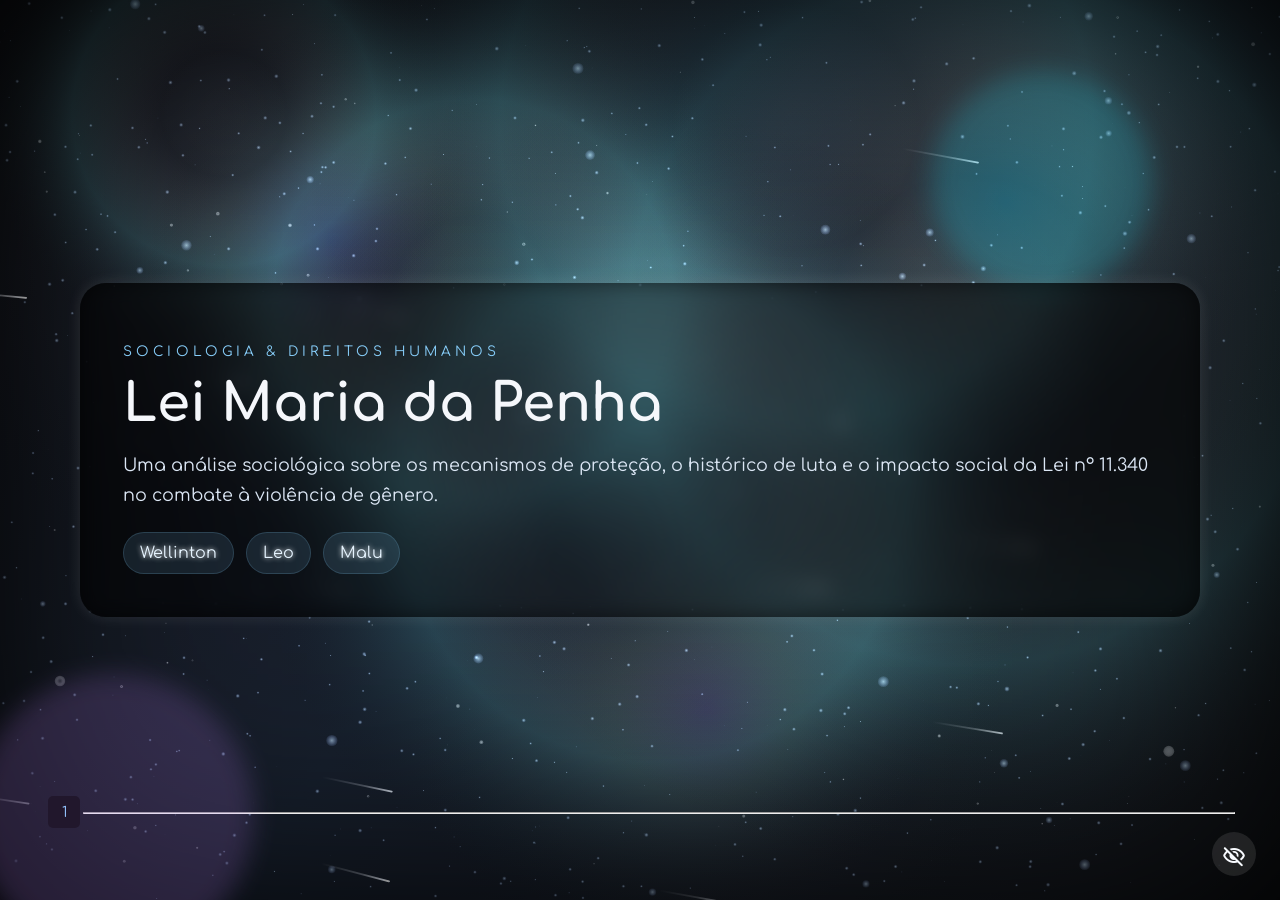
==== commit 8082fb0a: "Atualizar o index.html" ====
--- a/index.html
+++ b/index.html
@@ -13,6 +13,7 @@
 
     <main class="deck" aria-label="Apresentação de sociologia">
         
+        <!-- SLIDE 1: Abertura e Apresentação -->
         <section class="slide active" data-slide="0">
             <div class="slide-content">
                 <p class="eyebrow">Sociologia & Direitos Humanos</p>
@@ -30,176 +31,207 @@
             <div class="orb orb-two"></div>
         </section>
 
+        <!-- SLIDE 2: O Cenário Antes de 2006 (O Porquê) -->
         <section class="slide" data-slide="1">
-            <h2 class="floating-text">O Marco Legal</h2>
-            <div style="display:grid; grid-template-columns: 1fr; gap: 2rem; width: 100%;">
-                <div class="slide-content">
-                    <h2>A Lei nº 11.340</h2>
-                    <p>Sancionada em <strong>7 de agosto de 2006</strong>, a legislação nasceu para preencher uma lacuna jurídica histórica, estabelecendo mecanismos rígidos para coibir, punir e erradicar a violência doméstica e familiar no Brasil.</p>
-                    <div class="codebox"><span>Direito = {Prevenir, Punir, Erradicar}</span></div>
-                    <p>Antes dela, agressões domésticas eram tratadas como crimes de menor potencial ofensivo, sendo julgadas em juizados informais e punidas com penas irrisórias.</p>
-                </div>
+            <h2 class="floating-text">O Cenário Anterior</h2>
+            <div class="slide-content">
+                <h2>Como era antes da Lei?</h2>
+                <ul class="points">
+                    <li>A violência doméstica era considerada um crime de menor potencial ofensivo, equivalente a brigas de trânsito ou desacatos simples.</li>
+                    <li>O agressor não era preso; os casos eram resolvidos em Juizados Especiais Criminais com a aplicação de penas alternativas brandas, como o pagamento de cestas básicas ou pequenas multas.</li>
+                    <li>Prevalecia o silêncio institucional e cultural sob o lema popular de que "em briga de marido e mulher não se mete a colher".</li>
+                </ul>
             </div>
             <div class="slide-page"><span>2</span></div>
             <hr class="slide-page-barr">
         </section>
 
+        <!-- SLIDE 3: Quem é Maria da Penha (A História Real) -->
         <section class="slide" data-slide="2">
-            <h2 class="floating-text">História e Origem</h2>
+            <h2 class="floating-text">A História Real</h2>
             <div style="display:grid; grid-template-columns: 1fr 1fr; gap: 2rem; align-items: center;">
                 <div class="slide-content picture-slide">
                     <div class="picture-conteiner">
                         <img class="picture-card" src="http://googleusercontent.com/image_collection/image_retrieval/12266659760271571928_0" alt="Retrato de Maria da Penha">
                     </div>
-                    <h2>A Luta de uma Mulher</h2>
-                    <p>Maria da Penha Maia Fernandes, biofarmacêutica cearense, sofreu duas tentativas de feminicídio por seu marido em 1983, que a deixaram paraplégica. Sua busca por justiça no Brasil durou quase duas décadas sem respostas efetivas.</p>
+                </div>
+                <div class="slide-content">
+                    <h2>Maria da Penha Maia Fernandes</h2>
+                    <p>Biofarmacêutica cearense que, em 1983, sofreu duas tentativas de feminicídio por parte de seu então marido. A primeira por arma de fogo — que a deixou paraplégica — e a segunda por eletrocussão durante o banho.</p>
+                    <p>Sua batalha pessoal por justiça e pela punição do agressor arrastou-se nos tribunais brasileiros por quase duas décadas sem nenhuma resolução efetiva.</p>
+                </div>
+            </div>
+            <div class="slide-page"><span>3</span></div>
+            <hr class="slide-page-barr">
+        </section>
+
+        <!-- SLIDE 4: A Pressão Internacional e Condenação da OEA (O Gatilho) -->
+        <section class="slide" data-slide="3">
+            <h2 class="floating-text">Intervenção Internacional</h2>
+            <div style="display:grid; grid-template-columns: 1fr 1fr; gap: 2rem; align-items: center;">
+                <div class="slide-content">
+                    <h2>A Condenação do Estado Brasileiro</h2>
+                    <p>Diante da omissão da justiça nacional, o caso foi denunciado à Comissão Interamericana de Direitos Humanos da OEA em 1998.</p>
+                    <p>Em 2001, a OEA responsabilizou e condenou internacionalmente o Brasil por tolerância, negligência e omissão sistemática em relação à violência doméstica sofrida pelas mulheres do país.</p>
                 </div>
                 <div class="slide-content picture-slide">
                     <div class="picture-conteiner">
                         <img class="picture-card" src="http://googleusercontent.com/image_collection/image_retrieval/10358132148258280771_0" alt="Balança da Justiça e Direitos da Mulher">
                     </div>
-                    <h2>Pressão Internacional</h2>
-                    <p>O caso foi levado à Comissão Interamericana de Direitos Humanos (OEA). Em 2001, a OEA condenou o Estado brasileiro por negligência e omissão, obrigando o país a criar uma legislação protetiva eficiente e adequada.</p>
-                </div>
-            </div>
-            <div class="slide-page"><span>3</span></div>
-            <hr class="slide-page-barr">
-        </section>
-
-        <section class="slide" data-slide="3">
-            <h2 class="floating-text">Os Cinco Tipos de Violência</h2>
+                </div>
+            </div>
+            <div class="slide-page"><span>4</span></div>
+            <hr class="slide-page-barr">
+        </section>
+
+        <!-- SLIDE 5: A Promulgação da Lei (O Quando) -->
+        <section class="slide" data-slide="4">
+            <h2 class="floating-text">A Legislação</h2>
+            <div class="slide-content">
+                <h2>Sancionada a Lei nº 11.340</h2>
+                <p>Como resposta obrigatória à punição internacional e após intensa mobilização de movimentos feministas e consórcios de ONGs jurídicas, o projeto foi elaborado.</p>
+                <div class="codebox"><span>Sancionada em: 7 de agosto de 2006</span></div>
+                <p>A lei entrou em vigor criando mecanismos específicos de proteção integral e estabelecendo de forma inédita que a violência doméstica e familiar constitui uma grave violação dos direitos humanos.</p>
+            </div>
+            <div class="slide-page"><span>5</span></div>
+            <hr class="slide-page-barr">
+        </section>
+
+        <!-- SLIDE 6: Tipificação Legal: As Cinco Vertentes da Violência -->
+        <section class="slide" data-slide="5">
+            <h2 class="floating-text">Mecanismos Legais</h2>
             <div style="display:grid; grid-template-columns: 1fr 1fr; gap: 2rem;">
                 <div class="slide-content">
-                    <h2>Física e Psicológica</h2>
-                    <p><strong>Física:</strong> Condutas que ofendem a integridade ou a saúde corporal da vítima.</p>
-                    <p><strong>Psicológica:</strong> Ações que causam dano emocional, diminuição da autoestima, controle de ações, humilhação ou isolamento forçado.</p>
-                </div>
-                <div class="slide-content">
-                    <h2>Sexual, Patrimonial e Moral</h2>
-                    <p><strong>Sexual:</strong> Constranger a presenciar, manter ou participar de relação sexual não desejada.</p>
-                    <p><strong>Patrimonial:</strong> Retenção, subtração ou destruição de objetos, documentos e bens.</p>
-                    <p><strong>Moral:</strong> Condutas que configurem calúnia, difamação ou injúria.</p>
-                </div>
-            </div>
-            <div class="slide-page"><span>4</span></div>
-            <hr class="slide-page-barr">
-        </section>
-
-        <section class="slide" data-slide="4">
-            <h2 class="floating-text">Mudanças e Conquistas</h2>
-            <div style="display:grid; grid-template-columns: 1fr 1fr; gap: 2rem; align-items: center;">
-                <div class="slide-content">
-                    <h2>Fim da Impunidade Leve</h2>
-                    <ul class="points">
-                        <li><strong>Proibição de penas alternativas:</strong> Acabou com o pagamento de cestas básicas ou multas para agressores.</li>
-                        <li><strong>Flagrante e Preventiva:</strong> Permitiu a prisão imediata em flagrante ou a decretação de prisão preventiva.</li>
-                        <li><strong>Ação Incondicionada:</strong> A denúncia de violência física não depende mais da retratação ou desistência da vítima.</li>
-                    </ul>
-                </div>
-                <div class="slide-content picture-slide">
-                    <div class="picture-conteiner">
-                        <img class="picture-card" src="http://googleusercontent.com/image_collection/image_retrieval/3547757770965973519_0" alt="Manifestação pelos Direitos das Mulheres no Brasil">
-                    </div>
-                    <h2>Mudança Estrutural</h2>
-                    <p>A violência doméstica deixou de ser vista como um "problema privado". A lei transformou o debate cultural e colocou a proteção à mulher como uma obrigação central de segurança pública estatal.</p>
-                </div>
-            </div>
-            <div class="slide-page"><span>5</span></div>
-            <hr class="slide-page-barr">
-        </section>
-
-        <section class="slide" data-slide="5">
-            <h2 class="floating-text">Garantias de Proteção</h2>
-            <div style="display:grid; grid-template-columns: 1fr; gap: 2rem; width: 100%;">
-                <div class="slide-content">
-                    <h2>Medidas Protetivas de Urgência</h2>
-                    <p>Determinações judiciais rápidas expedidas imediatamente após a denúncia da vítima para afastar o perigo iminente:</p>
-                    <ul class="points">
-                        <li>Afastamento compulsório do agressor do lar ou local de convivência.</li>
-                        <li>Proibição de aproximação física e de qualquer contato com a vítima e seus familiares.</li>
-                        <li>Suspensão ou restrição imediata do porte de armas do agressor.</li>
-                    </ul>
+                    <h2>Física, Psicológica e Sexual</h2>
+                    <p><strong>Física:</strong> Qualquer ato que ofenda a integridade ou a saúde corporal.</p>
+                    <p><strong>Psicológica:</strong> Dano emocional, diminuição da autoestima, manipulação, vigilância, perseguição ou isolamento.</p>
+                    <p><strong>Sexual:</strong> Constrangimento a presenciar, a manter ou a participar de relação sexual não desejada mediante intimidação ou força.</p>
+                </div>
+                <div class="slide-content">
+                    <h2>Patrimonial e Moral</h2>
+                    <p><strong>Patrimonial:</strong> Configura a retenção, subtração, destruição parcial ou total de seus objetos pessoais, instrumentos de trabalho, documentos ou bens econômicos.</p>
+                    <p><strong>Moral:</strong> Entendida como qualquer conduta que configure calúnia, difamação ou injúria no âmbito das relações.</p>
                 </div>
             </div>
             <div class="slide-page"><span>6</span></div>
             <hr class="slide-page-barr">
         </section>
 
+        <!-- SLIDE 7: Principais Mudanças Práticas (As Conquistas Jurídicas) -->
         <section class="slide" data-slide="6">
-            <h2 class="floating-text">A Rede de Enfrentamento</h2>
+            <h2 class="floating-text">Principais Conquistas</h2>
+            <div class="slide-content">
+                <h2>O Fim do Absurdo das Cestas Básicas</h2>
+                <ul class="points">
+                    <li><strong>Proibição de penas pecuniárias:</strong> Fica vedada a aplicação de penas de multa ou doação de cestas básicas para livrar o agressor da punição.</li>
+                    <li><strong>Prisão em flagrante e preventiva:</strong> Autoriza as forças de segurança a prender o agressor em flagrante ou decretar prisão preventiva caso haja risco à vida da vítima.</li>
+                    <li><strong>Ação Penal Pública Incondicionada:</strong> Nos casos de lesão corporal, o processo prossegue mesmo se a mulher decidir retirar a queixa, evitando que ela sofra coação para desistir do caso.</li>
+                </ul>
+            </div>
+            <div class="slide-page"><span>7</span></div>
+            <hr class="slide-page-barr">
+        </section>
+
+        <!-- SLIDE 8: Medidas Protetivas de Urgência -->
+        <section class="slide" data-slide="7">
+            <h2 class="floating-text">Garantias de Salvaguarda</h2>
+            <div class="slide-content">
+                <h2>Ações Imediatas de Proteção</h2>
+                <p>Instrumentos jurídicos rápidos expedidos por magistrados em até 48 horas após o registro da ocorrência para garantir a segurança da mulher:</p>
+                <ul class="points">
+                    <li>Afastamento imediato e obrigatório do agressor do lar comum de convivência.</li>
+                    <li>Proibição expressa de aproximação física, fixando um limite mínimo de distância, e veto a qualquer tipo de contato (ligações, mensagens ou redes sociais).</li>
+                    <li>Suspensão temporária ou restrição total do direito ao porte de armas do agressor.</li>
+                </ul>
+            </div>
+            <div class="slide-page"><span>8</span></div>
+            <hr class="slide-page-barr">
+        </section>
+
+        <!-- SLIDE 9: A Rede de Enfrentamento e Assistência -->
+        <section class="slide" data-slide="8">
+            <h2 class="floating-text">Estrutura de Suporte</h2>
             <div style="display:grid; grid-template-columns: 35% 65%; gap: 2rem; align-items: center;">
                 <div class="floating-conteiner">
-                    <h1 class="empasi-text" style="font-size: 4.5rem; text-align: center;">180</h1>
-                    <p style="text-align: center;">Central de Atendimento</p>
+                    <h1 class="empasi-text" style="font-size: 4rem; text-align: center;">180</h1>
+                    <p style="text-align: center;">Central Nacional</p>
                     <div class="picture-conteiner" style="margin-top: 1rem;">
-                        <img class="picture-card" style="height: 6em;" src="http://googleusercontent.com/image_collection/image_retrieval/10291248608247070712_0" alt="Acolhimento institucional">
-                    </div>
-                </div>
-                <div class="slide-content">
-                    <h2>Institucionalização do Suporte</h2>
-                    <p>A aplicação da lei gerou a necessidade de criar estruturas especializadas e integradas em todo o território nacional:</p>
+                        <img class="picture-card" style="height: 5em;" src="http://googleusercontent.com/image_collection/image_retrieval/10291248608247070712_0" alt="Acolhimento institucional">
+                    </div>
+                </div>
+                <div class="slide-content">
+                    <h2>A Estrutura de Atendimento</h2>
+                    <p>A lei impulsionou o Estado a construir redes intersetoriais de acolhimento:</p>
                     <ul class="points">
-                        <li><strong>DEAMs:</strong> Delegacias Especializadas de Atendimento à Mulher.</li>
-                        <li><strong>Casas-Abrigo:</strong> Locais sigilosos de moradia temporária para vítimas em risco de morte.</li>
-                        <li><strong>Juizados de Violência Doméstica:</strong> Varas dedicadas exclusivamente a acelerar esses processos.</li>
+                        <li><strong>DEAMs:</strong> Delegacias Especializadas de Atendimento à Mulher equipadas com agentes preparados.</li>
+                        <li><strong>Casas-Abrigo:</strong> Locais secretos protegidos para acolher mulheres e seus filhos menores sob alto risco.</li>
+                        <li><strong>Juizados Especializados:</strong> Estruturas exclusivas do Poder Judiciário para dar celeridade processual aos casos.</li>
                     </ul>
                 </div>
             </div>
-            <div class="slide-page"><span>7</span></div>
-            <hr class="slide-page-barr">
-        </section>
-
-        <section class="slide" data-slide="7">
-            <h2 class="floating-text">Evolução Legislativa</h2>
+            <div class="slide-page"><span>9</span></div>
+            <hr class="slide-page-barr">
+        </section>
+
+        <!-- SLIDE 10: Evolução Legislativa (As Leis Complementares - Parte 1) -->
+        <section class="slide" data-slide="9">
+            <h2 class="floating-text">Evolução Histórica</h2>
+            <div style="display:grid; grid-template-columns: 1fr 1fr; gap: 2rem; align-items: center;">
+                <div class="slide-content">
+                    <h2>A Lei do Feminicídio (2015)</h2>
+                    <div class="codebox-min"><span>Lei nº 13.104</span></div>
+                    <p>Alterou o Código Penal brasileiro para incluir o feminicídio como uma qualificadora do crime de homicídio, inserindo-o no rol dos <strong>crimes hediondos</strong> quando praticado contra a mulher por razões da condição de sexo feminino.</p>
+                </div>
+                <div class="slide-content picture-slide">
+                    <div class="picture-conteiner">
+                        <img class="picture-card" src="http://googleusercontent.com/image_collection/image_retrieval/3547757770965973519_0" alt="Manifestação social por direitos">
+                    </div>
+                </div>
+            </div>
+            <div class="slide-page"><span>10</span></div>
+            <hr class="slide-page-barr">
+        </section>
+
+        <!-- SLIDE 11: Evolução Legislativa (As Leis Complementares - Parte 2) -->
+        <section class="slide" data-slide="10">
+            <h2 class="floating-text">Novos Avanços</h2>
             <div style="display:grid; grid-template-columns: 1fr 1fr; gap: 2rem;">
                 <div class="slide-content">
-                    <h2>Lei do Feminicídio (2015)</h2>
-                    <div class="codebox-min"><span>Lei nº 13.104</span></div>
-                    <p>Classificou o assassinato de mulheres motivado por menosprezo ou discriminação de gênero como homicídio qualificado e crime hediondo, endurecendo drasticamente as penas vigentes.</p>
-                </div>
-                <div class="slide-content">
-                    <h2>Importunação e Violência Psicológica</h2>
-                    <div class="codebox-min"><span>Leis nº 13.718 e nº 14.188</span></div>
-                    <p>Criminalizou a importunação sexual (2018) em espaços públicos e inseriu o crime autônomo de violência psicológica contra a mulher (2021) diretamente no Código Penal.</p>
-                </div>
-            </div>
-            <div class="slide-page"><span>8</span></div>
-            <hr class="slide-page-barr">
-        </section>
-
-        <section class="slide" data-slide="8">
-            <h2 class="floating-text">Cenário Atual</h2>
-            <div style="display:grid; grid-template-columns: 55% 45%; gap: 2rem; align-items: center;">
-                <div class="slide-content">
-                    <h2>Desafios Sociológicos</h2>
-                    <p>Apesar dos avanços, a eficácia plena da lei esbarra nas barreiras do machismo estrutural e do patriarcado. A subnotificação persiste devido ao medo, à dependência econômica e ao julgamento social.</p>
-                    <hr style="border-color: rgba(255,255,255,0.1); margin: 1rem 0;">
-                    <p><span class="material-symbols-rounded y-4">phone_in_talk</span> <strong>Ligue 180:</strong> Central de Apoio à Mulher</p>
-                    <p><span class="material-symbols-rounded y-4">local_police</span> <strong>Ligue 190:</strong> Polícia Militar (Emergências)</p>
+                    <h2>Lei de Importunação (2018)</h2>
+                    <div class="codebox-min"><span>Lei nº 13.718</span></div>
+                    <p>Criminalizou a prática de atos libidinosos na presença de alguém e sem sua anuência, com o objetivo de satisfazer desejo próprio ou de terceiro — tipificação muito comum em transportes públicos e vias urbanas.</p>
+                </div>
+                <div class="slide-content">
+                    <h2>Violência Psicológica (2021)</h2>
+                    <div class="codebox-min"><span>Lei nº 14.188</span></div>
+                    <p>Criou um tipo penal autônomo e específico para punir quem causa dano emocional à mulher que prejudique e perturbe seu pleno desenvolvimento, ou que vise a degradar ou a controlar suas ações e crenças.</p>
+                </div>
+            </div>
+            <div class="slide-page"><span>11</span></div>
+            <hr class="slide-page-barr">
+        </section>
+
+        <!-- SLIDE 12: Desafios Atuais e Conclusão -->
+        <section class="slide" data-slide="11">
+            <h2 class="floating-text">Conclusão</h2>
+            <div style="display:grid; grid-template-columns: 1fr 1fr; gap: 2rem; align-items: center;">
+                <div class="slide-content">
+                    <h2>Desafios Sociológicos Atuais</h2>
+                    <p>Mesmo com uma das legislações mais avançadas do mundo, o Brasil ainda enfrenta taxas alarmantes de violência devido ao machismo estrutural e heranças culturais patriarcais.</p>
+                    <p>Superar a subnotificação, expandir delegacias para o interior do país e transformar a educação de base são os próximos passos cruciais.</p>
                 </div>
                 <div class="slide-content picture-slide">
                     <div class="picture-conteiner">
                         <img class="picture-card" src="https://images.unsplash.com/photo-1573164713988-8665fc963095?auto=format&fit=crop&q=80&w=500" alt="Canais de apoio e proteção à integridade">
                     </div>
-                    <h2>Apoio Jurídico</h2>
-                    <p>A Defensoria Pública da Mulher e o Ministério Público oferecem amparo integral gratuito para a quebra definitiva do ciclo de violência.</p>
-                </div>
-            </div>
-            <div class="slide-page"><span>9</span></div>
-            <hr class="slide-page-barr">
-        </section>
-
-        <section class="slide" data-slide="9">
-            <div class="floating-conteiner" style="text-align: center; max-width: 800px; margin: 0 auto;">
-                <h1 class="empasi-text" style="font-size: 5rem; margin-bottom: 1rem;">CONGRESSO</h1>
-                <p class="lead">A consolidação e a garantia dos direitos das mulheres constroem uma sociedade verdadeiramente livre, justa, igualitária e democrática.</p>
-                <br>
-                <h2 style="letter-spacing: 3px;">Obrigado!</h2>
-            </div>
-            <div class="slide-page"><span>10</span></div>
-            <hr class="slide-page-barr">
-        </section>
-
+                    <p style="text-align: center; font-weight: bold; margin-top: 1rem;">Obrigado pela Atenção!</p>
+                </div>
+            </div>
+            <div class="slide-page"><span>12</span></div>
+            <hr class="slide-page-barr">
+        </section>
+
+        <!-- Controles de Navegação -->
         <button class="nav-btn action-btn toggle-btn" data-action="toggle" data-target="bella" type="button">Sociologia • Direitos Humanos</button>
         <div class="controls-toggle-wrapper">
             <button class="nav-btn hide-controls-btn" data-action="hide-controls" type="button" aria-label="Esconder controles"><span class="material-symbols-rounded y-3">visibility_off</span></button>
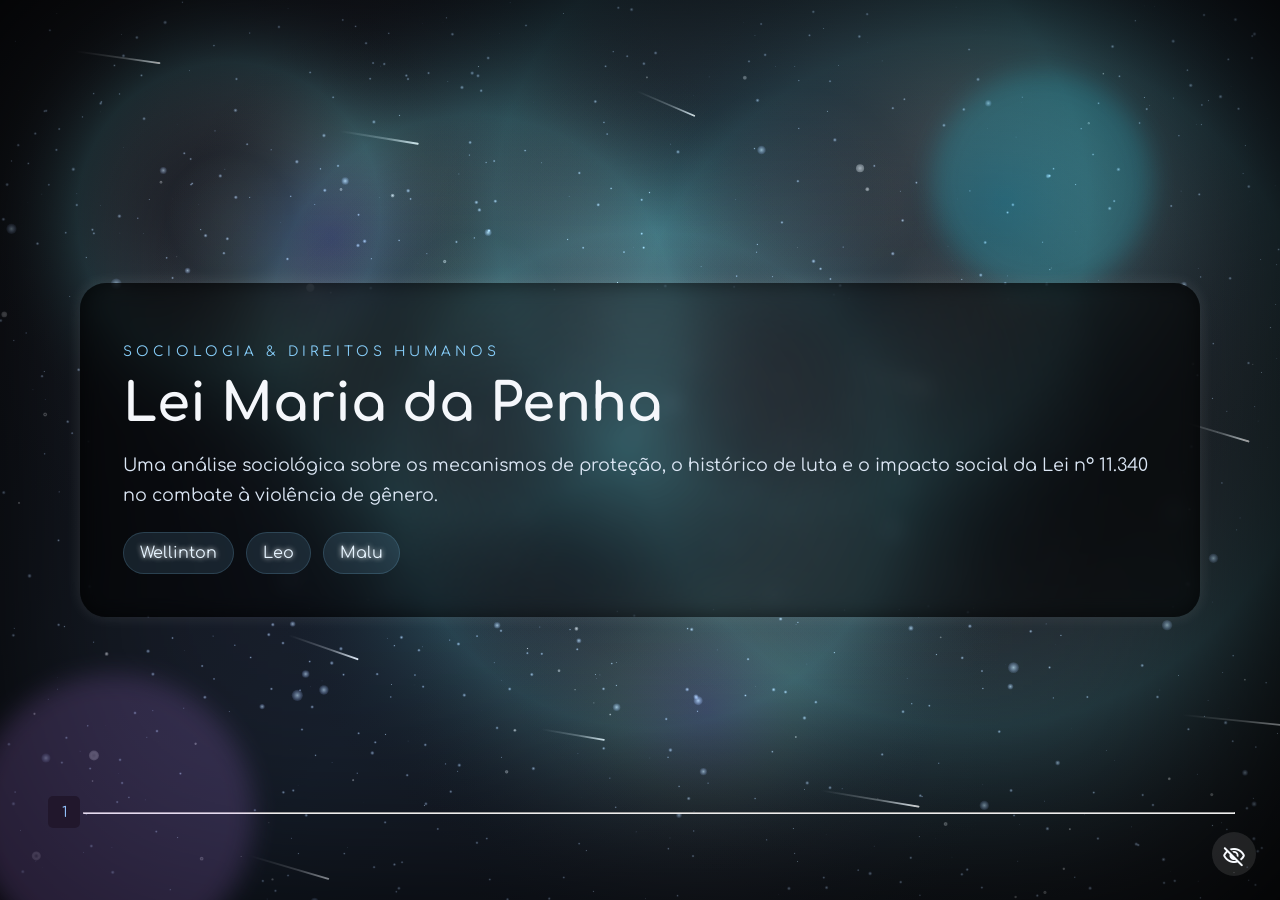
==== commit 6f8cdcde: "atualização de conteudo do slide 'Lei Maria da Penha' >  sociologia" ====
--- a/index.html
+++ b/index.html
@@ -52,7 +52,7 @@
             <div style="display:grid; grid-template-columns: 1fr 1fr; gap: 2rem; align-items: center;">
                 <div class="slide-content picture-slide">
                     <div class="picture-conteiner">
-                        <img class="picture-card" src="http://googleusercontent.com/image_collection/image_retrieval/12266659760271571928_0" alt="Retrato de Maria da Penha">
+                        <img class="picture-card" style="height: 20em;" src="https://claudiaseixas.adv.br/wp-content/uploads/2021/03/Screenshot_1-1024x682.png" alt="Retrato de Maria da Penha">
                     </div>
                 </div>
                 <div class="slide-content">
@@ -76,7 +76,7 @@
                 </div>
                 <div class="slide-content picture-slide">
                     <div class="picture-conteiner">
-                        <img class="picture-card" src="http://googleusercontent.com/image_collection/image_retrieval/10358132148258280771_0" alt="Balança da Justiça e Direitos da Mulher">
+                        <img class="picture-card" style="height: 20em;" src="https://oab.estrategia.com/portal/wp-content/uploads/2023/03/03104013/mulheres-pioneiras-no-direito-e-na-advocacia.png" alt="Balança da Justiça e Direitos da Mulher">
                     </div>
                 </div>
             </div>
@@ -156,7 +156,7 @@
                     <h1 class="empasi-text" style="font-size: 4rem; text-align: center;">180</h1>
                     <p style="text-align: center;">Central Nacional</p>
                     <div class="picture-conteiner" style="margin-top: 1rem;">
-                        <img class="picture-card" style="height: 5em;" src="http://googleusercontent.com/image_collection/image_retrieval/10291248608247070712_0" alt="Acolhimento institucional">
+                        <img class="picture-card" style="height: 9em;" src="https://encrypted-tbn0.gstatic.com/images?q=tbn:ANd9GcQD2bgAt6OYi51KD4I21DW0iGuHM0fOCYhofsp9SAaOoTJ2csuJ8Btay4iY&s=10" alt="Acolhimento institucional">
                     </div>
                 </div>
                 <div class="slide-content">
@@ -184,7 +184,7 @@
                 </div>
                 <div class="slide-content picture-slide">
                     <div class="picture-conteiner">
-                        <img class="picture-card" src="http://googleusercontent.com/image_collection/image_retrieval/3547757770965973519_0" alt="Manifestação social por direitos">
+                        <img class="picture-card" style="height: 17em;" src="https://static.poder360.com.br/uploads/2025/12/Prostesto-contra-feminicidio-na-Av.-Paulista-848x477.jpeg" alt="Manifestação social por direitos">
                     </div>
                 </div>
             </div>
@@ -214,18 +214,16 @@
         <!-- SLIDE 12: Desafios Atuais e Conclusão -->
         <section class="slide" data-slide="11">
             <h2 class="floating-text">Conclusão</h2>
-            <div style="display:grid; grid-template-columns: 1fr 1fr; gap: 2rem; align-items: center;">
+            <div style="display:flex; flex-direction: column;">
                 <div class="slide-content">
                     <h2>Desafios Sociológicos Atuais</h2>
                     <p>Mesmo com uma das legislações mais avançadas do mundo, o Brasil ainda enfrenta taxas alarmantes de violência devido ao machismo estrutural e heranças culturais patriarcais.</p>
                     <p>Superar a subnotificação, expandir delegacias para o interior do país e transformar a educação de base são os próximos passos cruciais.</p>
                 </div>
-                <div class="slide-content picture-slide">
-                    <div class="picture-conteiner">
-                        <img class="picture-card" src="https://images.unsplash.com/photo-1573164713988-8665fc963095?auto=format&fit=crop&q=80&w=500" alt="Canais de apoio e proteção à integridade">
-                    </div>
-                    <p style="text-align: center; font-weight: bold; margin-top: 1rem;">Obrigado pela Atenção!</p>
-                </div>
+                <div class="floating-conteiner">
+                    <h2 class="empasi-text" style="text-align: center;">Fim</h2>
+                </div>
+                
             </div>
             <div class="slide-page"><span>12</span></div>
             <hr class="slide-page-barr">
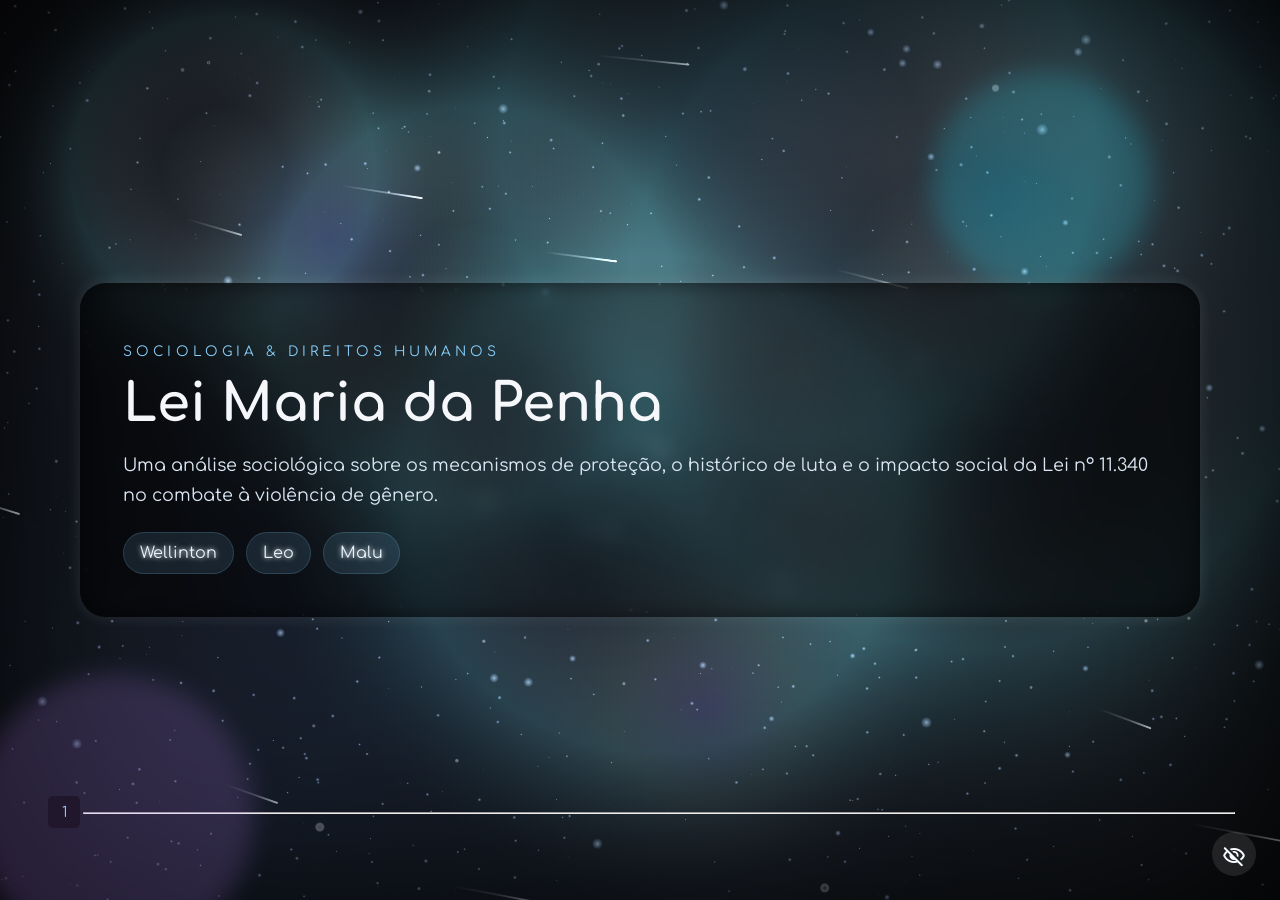
==== commit d49aafc3: "coreção simples de tamanho de imagen" ====
--- a/index.html
+++ b/index.html
@@ -221,7 +221,7 @@
                     <p>Superar a subnotificação, expandir delegacias para o interior do país e transformar a educação de base são os próximos passos cruciais.</p>
                 </div>
                 <div class="floating-conteiner">
-                    <h2 class="empasi-text" style="text-align: center;">Fim</h2>
+                    <h2 class="empasi-text" style="text-align: center;">Obrigado!</h2>
                 </div>
                 
             </div>
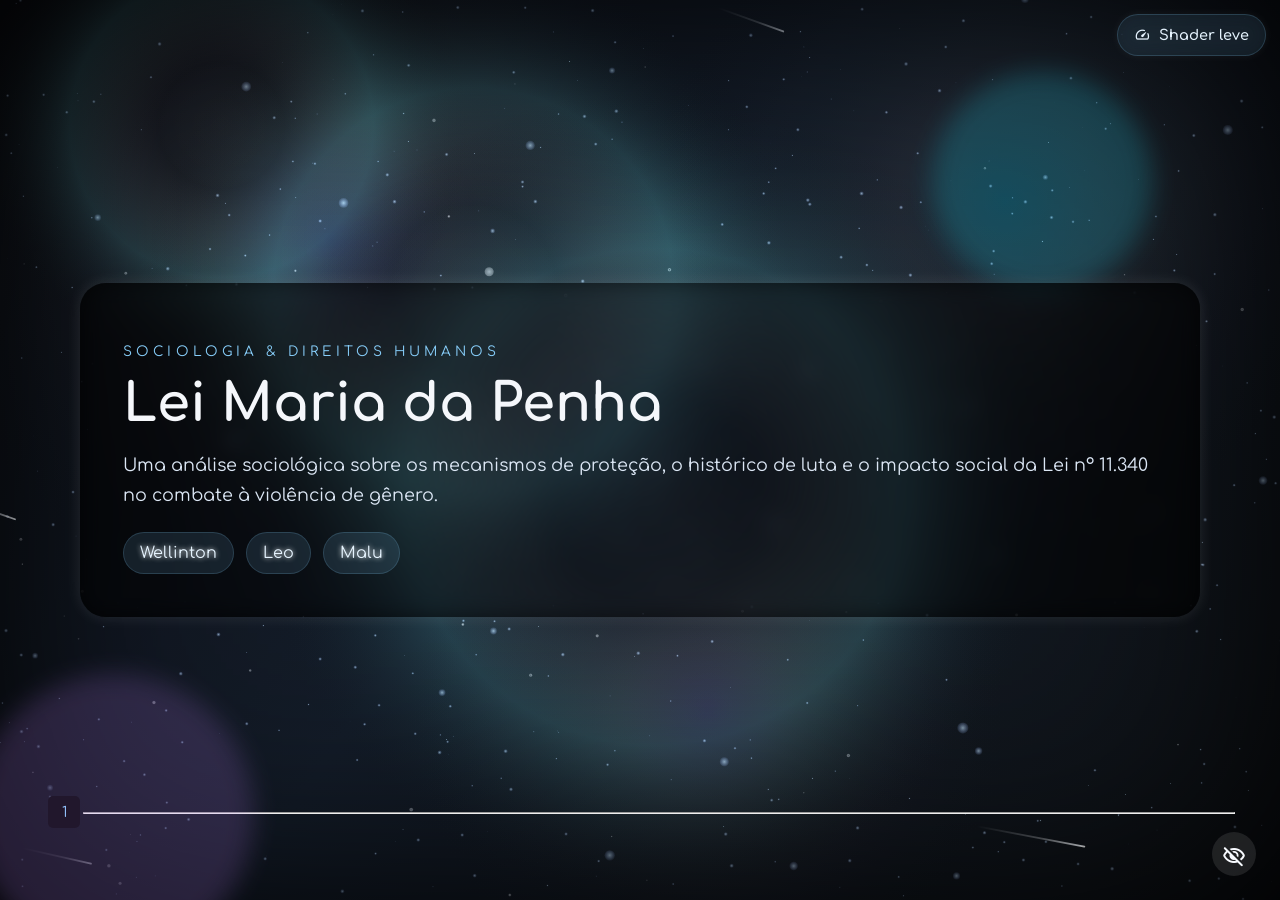
==== commit fc2b95e6: "adicionado botao de otimização de shader" ====
--- a/index.html
+++ b/index.html
@@ -9,6 +9,11 @@
 </head>
 <body class="theme-maria">
 
+    <button class="light-mode-btn" type="button" data-action="light-mode" aria-pressed="false" title="Ativar shader mais leve">
+        <span class="material-symbols-rounded">speed</span>
+        <span class="btn-label">Shader leve</span>
+    </button>
+
     <div id="canva"></div>
 
     <main class="deck" aria-label="Apresentação de sociologia">
--- a/style.css
+++ b/style.css
@@ -59,6 +59,58 @@
     inset: 0;
     z-index: 0;
     pointer-events: none;
+}
+
+.light-mode-btn {
+    position: fixed;
+    top: 1em;
+    right: 1em;
+    z-index: 6;
+    display: inline-flex;
+    align-items: center;
+    gap: 0.45rem;
+    padding: 0.7rem 1rem;
+    border: 1px solid rgba(135, 206, 250, 0.18);
+    border-radius: 999px;
+    background: rgba(135, 206, 250, 0.12);
+    color: #e6f4ff;
+    backdrop-filter: blur(10px);
+    cursor: pointer;
+    font-size: 0.9rem;
+    font-weight: 600;
+    transition: transform 0.2s ease, background 0.2s ease, box-shadow 0.2s ease;
+    box-shadow: inset 0 0 12px rgba(0, 0, 0, 0.15), 0 0 10px rgba(255, 255, 255, 0.06);
+}
+
+.light-mode-btn:hover {
+    transform: translateY(-2px);
+    background: rgba(135, 206, 250, 0.22);
+}
+
+.light-mode-btn.is-active {
+    background: rgba(255, 255, 255, 0.16);
+    color: #ffffff;
+    border-color: rgba(255, 255, 255, 0.18);
+}
+
+.light-mode-btn .material-symbols-rounded {
+    font-size: 1.05rem;
+}
+
+body.theme-bella .light-mode-btn {
+    border-color: rgba(242, 166, 90, 0.25);
+    background: rgba(242, 166, 90, 0.16);
+    color: #f8ebdc;
+}
+
+body.theme-bella .light-mode-btn:hover {
+    background: rgba(242, 166, 90, 0.28);
+}
+
+body.theme-bella .light-mode-btn.is-active {
+    background: rgba(255, 255, 255, 0.15);
+    color: #ffffff;
+    border-color: rgba(255, 255, 255, 0.2);
 }
 
 #canva canvas {
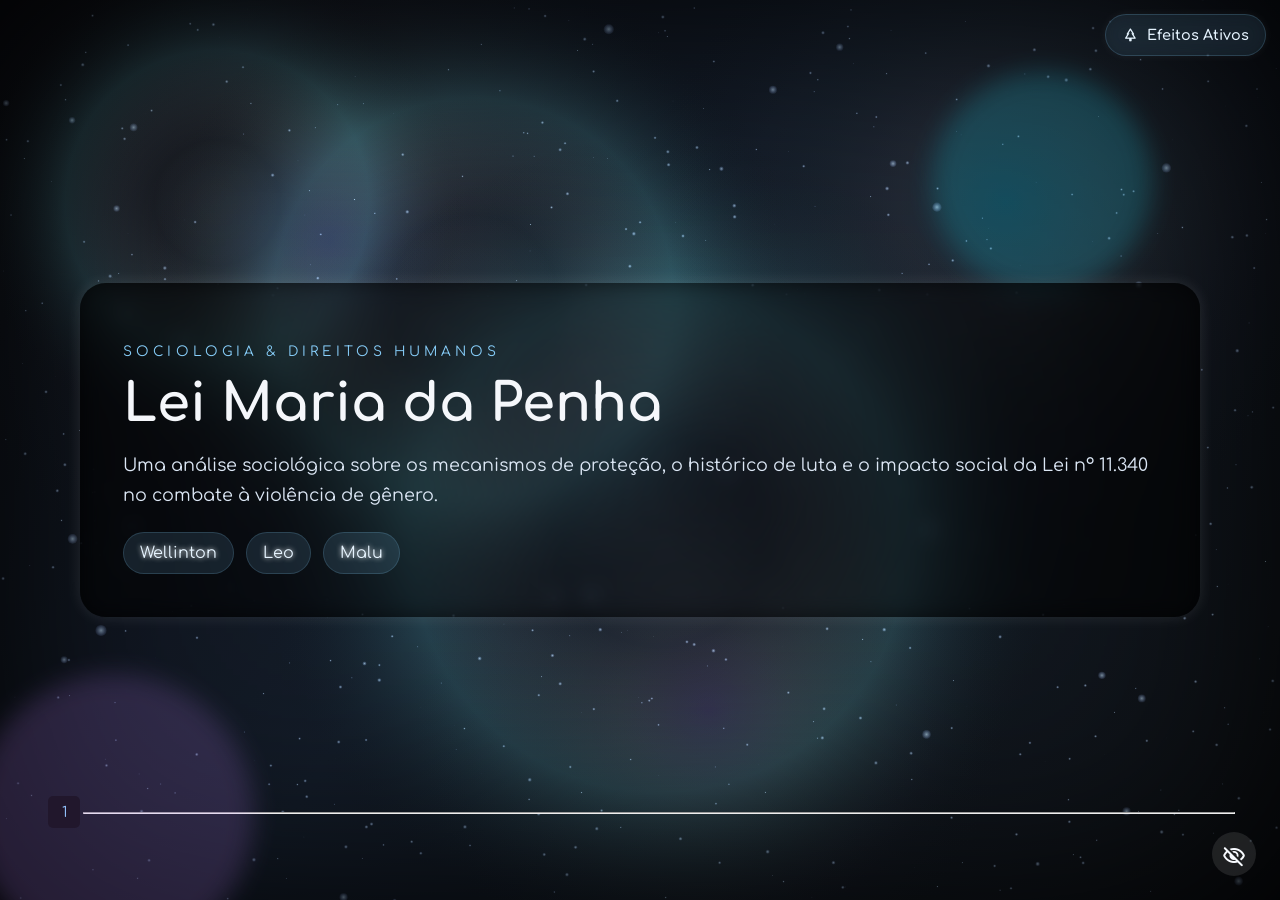
==== commit 096896c9: "feijao" ====
--- a/index.html
+++ b/index.html
@@ -19,7 +19,7 @@
     <main class="deck" aria-label="Apresentação de sociologia">
         
         <!-- SLIDE 1: Abertura e Apresentação -->
-        <section class="slide active" data-slide="0">
+        <section class="slide active" data-disable-decorations="true" data-slide="0">
             <div class="slide-content">
                 <p class="eyebrow">Sociologia & Direitos Humanos</p>
                 <h1>Lei Maria da Penha</h1>
@@ -37,7 +37,7 @@
         </section>
 
         <!-- SLIDE 2: O Cenário Antes de 2006 (O Porquê) -->
-        <section class="slide" data-slide="1">
+        <section class="slide" data-disable-decorations="true"  data-slide="1">
             <h2 class="floating-text">O Cenário Anterior</h2>
             <div class="slide-content">
                 <h2>Como era antes da Lei?</h2>
@@ -52,7 +52,7 @@
         </section>
 
         <!-- SLIDE 3: Quem é Maria da Penha (A História Real) -->
-        <section class="slide" data-slide="2">
+        <section class="slide" data-disable-decorations="true"  data-slide="2">
             <h2 class="floating-text">A História Real</h2>
             <div style="display:grid; grid-template-columns: 1fr 1fr; gap: 2rem; align-items: center;">
                 <div class="slide-content picture-slide">
@@ -71,7 +71,7 @@
         </section>
 
         <!-- SLIDE 4: A Pressão Internacional e Condenação da OEA (O Gatilho) -->
-        <section class="slide" data-slide="3">
+        <section class="slide" data-disable-decorations="true"  data-slide="3">
             <h2 class="floating-text">Intervenção Internacional</h2>
             <div style="display:grid; grid-template-columns: 1fr 1fr; gap: 2rem; align-items: center;">
                 <div class="slide-content">
@@ -90,7 +90,7 @@
         </section>
 
         <!-- SLIDE 5: A Promulgação da Lei (O Quando) -->
-        <section class="slide" data-slide="4">
+        <section class="slide" data-disable-decorations="true"  data-slide="4">
             <h2 class="floating-text">A Legislação</h2>
             <div class="slide-content">
                 <h2>Sancionada a Lei nº 11.340</h2>
@@ -103,7 +103,7 @@
         </section>
 
         <!-- SLIDE 6: Tipificação Legal: As Cinco Vertentes da Violência -->
-        <section class="slide" data-slide="5">
+        <section class="slide" data-disable-decorations="true"  data-slide="5">
             <h2 class="floating-text">Mecanismos Legais</h2>
             <div style="display:grid; grid-template-columns: 1fr 1fr; gap: 2rem;">
                 <div class="slide-content">
@@ -123,7 +123,7 @@
         </section>
 
         <!-- SLIDE 7: Principais Mudanças Práticas (As Conquistas Jurídicas) -->
-        <section class="slide" data-slide="6">
+        <section class="slide" data-disable-decorations="true"  data-slide="6">
             <h2 class="floating-text">Principais Conquistas</h2>
             <div class="slide-content">
                 <h2>O Fim do Absurdo das Cestas Básicas</h2>
@@ -138,7 +138,7 @@
         </section>
 
         <!-- SLIDE 8: Medidas Protetivas de Urgência -->
-        <section class="slide" data-slide="7">
+        <section class="slide" data-disable-decorations="true"  data-slide="7">
             <h2 class="floating-text">Garantias de Salvaguarda</h2>
             <div class="slide-content">
                 <h2>Ações Imediatas de Proteção</h2>
@@ -154,7 +154,7 @@
         </section>
 
         <!-- SLIDE 9: A Rede de Enfrentamento e Assistência -->
-        <section class="slide" data-slide="8">
+        <section class="slide" data-disable-decorations="true"  data-slide="8">
             <h2 class="floating-text">Estrutura de Suporte</h2>
             <div style="display:grid; grid-template-columns: 35% 65%; gap: 2rem; align-items: center;">
                 <div class="floating-conteiner">
@@ -179,7 +179,7 @@
         </section>
 
         <!-- SLIDE 10: Evolução Legislativa (As Leis Complementares - Parte 1) -->
-        <section class="slide" data-slide="9">
+        <section class="slide" data-disable-decorations="true"  data-slide="9">
             <h2 class="floating-text">Evolução Histórica</h2>
             <div style="display:grid; grid-template-columns: 1fr 1fr; gap: 2rem; align-items: center;">
                 <div class="slide-content">
@@ -198,7 +198,7 @@
         </section>
 
         <!-- SLIDE 11: Evolução Legislativa (As Leis Complementares - Parte 2) -->
-        <section class="slide" data-slide="10">
+        <section class="slide" data-disable-decorations="true"  data-slide="10">
             <h2 class="floating-text">Novos Avanços</h2>
             <div style="display:grid; grid-template-columns: 1fr 1fr; gap: 2rem;">
                 <div class="slide-content">
@@ -217,7 +217,7 @@
         </section>
 
         <!-- SLIDE 12: Desafios Atuais e Conclusão -->
-        <section class="slide" data-slide="11">
+        <section class="slide" data-disable-decorations="true"  data-slide="11">
             <h2 class="floating-text">Conclusão</h2>
             <div style="display:flex; flex-direction: column;">
                 <div class="slide-content">
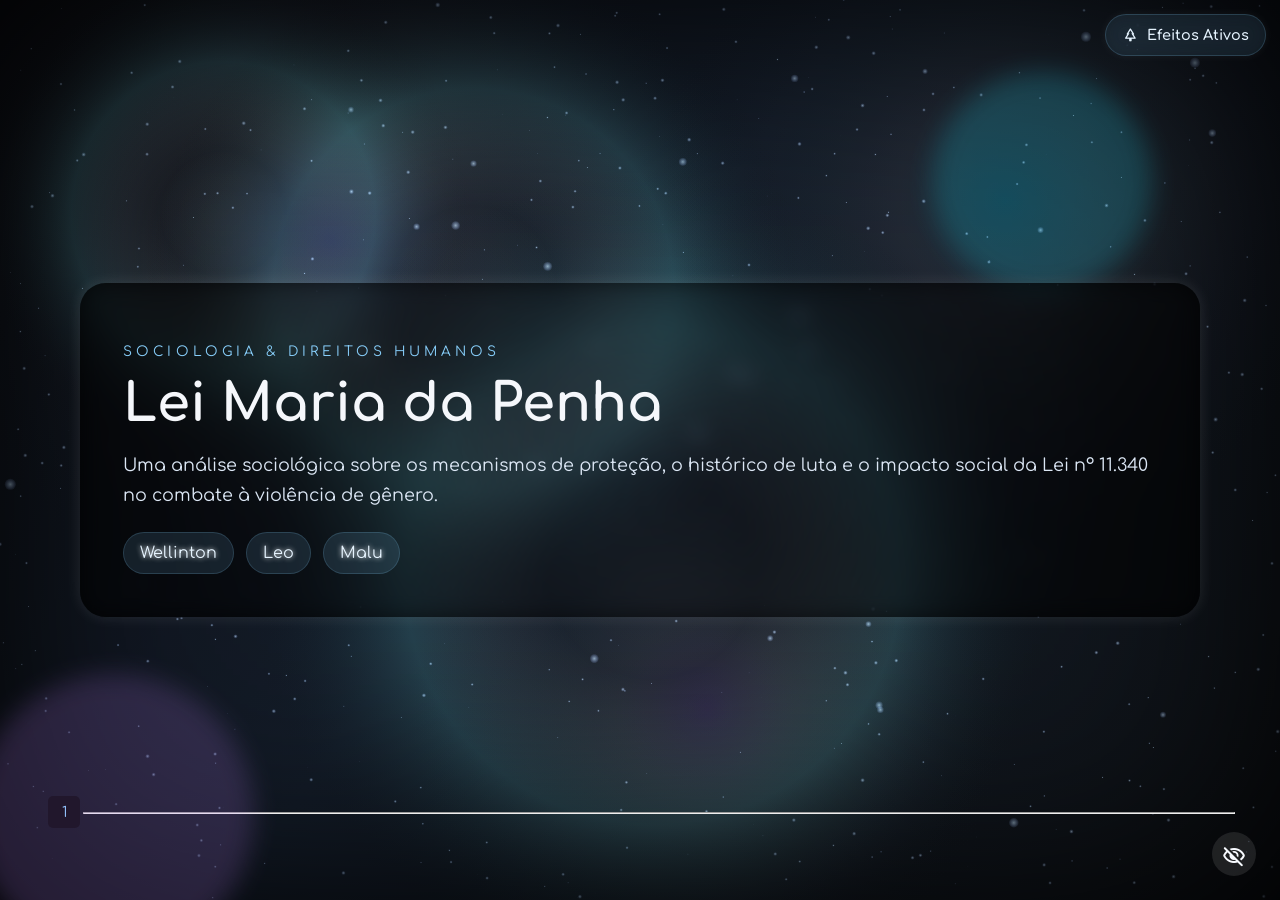
==== commit 82430ab5: "Add files via upload" ====
--- a/index.html
+++ b/index.html
@@ -1,255 +1,255 @@
-<!DOCTYPE html>
-<html lang="pt-br">
-<head>
-    <meta charset="UTF-8">
-    <meta name="viewport" content="width=device-width, initial-scale=1.0">
-    <title>Slide Pages - Lei Maria da Penha</title>
-    <link rel="stylesheet" href="style.css">
-    <link rel="stylesheet" href="https://fonts.googleapis.com/css2?family=Material+Symbols+Rounded:opsz,wght,FILL,GRAD@24,400,0,0" />
-</head>
-<body class="theme-maria">
-
-    <button class="light-mode-btn" type="button" data-action="light-mode" aria-pressed="false" title="Ativar shader mais leve">
-        <span class="material-symbols-rounded">speed</span>
-        <span class="btn-label">Shader leve</span>
-    </button>
-
-    <div id="canva"></div>
-
-    <main class="deck" aria-label="Apresentação de sociologia">
-        
-        <!-- SLIDE 1: Abertura e Apresentação -->
-        <section class="slide active" data-disable-decorations="true" data-slide="0">
-            <div class="slide-content">
-                <p class="eyebrow">Sociologia & Direitos Humanos</p>
-                <h1>Lei Maria da Penha</h1>
-                <p class="lead">Uma análise sociológica sobre os mecanismos de proteção, o histórico de luta e o impacto social da Lei nº 11.340 no combate à violência de gênero.</p>
-                <div class="pill-row">
-                    <span class="pill">Wellinton</span>
-                    <span class="pill">Leo</span>
-                    <span class="pill">Malu</span>
-                </div>
-            </div>
-            <div class="slide-page"><span>1</span></div>
-            <hr class="slide-page-barr">
-            <div class="orb orb-one"></div>
-            <div class="orb orb-two"></div>
-        </section>
-
-        <!-- SLIDE 2: O Cenário Antes de 2006 (O Porquê) -->
-        <section class="slide" data-disable-decorations="true"  data-slide="1">
-            <h2 class="floating-text">O Cenário Anterior</h2>
-            <div class="slide-content">
-                <h2>Como era antes da Lei?</h2>
-                <ul class="points">
-                    <li>A violência doméstica era considerada um crime de menor potencial ofensivo, equivalente a brigas de trânsito ou desacatos simples.</li>
-                    <li>O agressor não era preso; os casos eram resolvidos em Juizados Especiais Criminais com a aplicação de penas alternativas brandas, como o pagamento de cestas básicas ou pequenas multas.</li>
-                    <li>Prevalecia o silêncio institucional e cultural sob o lema popular de que "em briga de marido e mulher não se mete a colher".</li>
-                </ul>
-            </div>
-            <div class="slide-page"><span>2</span></div>
-            <hr class="slide-page-barr">
-        </section>
-
-        <!-- SLIDE 3: Quem é Maria da Penha (A História Real) -->
-        <section class="slide" data-disable-decorations="true"  data-slide="2">
-            <h2 class="floating-text">A História Real</h2>
-            <div style="display:grid; grid-template-columns: 1fr 1fr; gap: 2rem; align-items: center;">
-                <div class="slide-content picture-slide">
-                    <div class="picture-conteiner">
-                        <img class="picture-card" style="height: 20em;" src="https://claudiaseixas.adv.br/wp-content/uploads/2021/03/Screenshot_1-1024x682.png" alt="Retrato de Maria da Penha">
-                    </div>
-                </div>
-                <div class="slide-content">
-                    <h2>Maria da Penha Maia Fernandes</h2>
-                    <p>Biofarmacêutica cearense que, em 1983, sofreu duas tentativas de feminicídio por parte de seu então marido. A primeira por arma de fogo — que a deixou paraplégica — e a segunda por eletrocussão durante o banho.</p>
-                    <p>Sua batalha pessoal por justiça e pela punição do agressor arrastou-se nos tribunais brasileiros por quase duas décadas sem nenhuma resolução efetiva.</p>
-                </div>
-            </div>
-            <div class="slide-page"><span>3</span></div>
-            <hr class="slide-page-barr">
-        </section>
-
-        <!-- SLIDE 4: A Pressão Internacional e Condenação da OEA (O Gatilho) -->
-        <section class="slide" data-disable-decorations="true"  data-slide="3">
-            <h2 class="floating-text">Intervenção Internacional</h2>
-            <div style="display:grid; grid-template-columns: 1fr 1fr; gap: 2rem; align-items: center;">
-                <div class="slide-content">
-                    <h2>A Condenação do Estado Brasileiro</h2>
-                    <p>Diante da omissão da justiça nacional, o caso foi denunciado à Comissão Interamericana de Direitos Humanos da OEA em 1998.</p>
-                    <p>Em 2001, a OEA responsabilizou e condenou internacionalmente o Brasil por tolerância, negligência e omissão sistemática em relação à violência doméstica sofrida pelas mulheres do país.</p>
-                </div>
-                <div class="slide-content picture-slide">
-                    <div class="picture-conteiner">
-                        <img class="picture-card" style="height: 20em;" src="https://oab.estrategia.com/portal/wp-content/uploads/2023/03/03104013/mulheres-pioneiras-no-direito-e-na-advocacia.png" alt="Balança da Justiça e Direitos da Mulher">
-                    </div>
-                </div>
-            </div>
-            <div class="slide-page"><span>4</span></div>
-            <hr class="slide-page-barr">
-        </section>
-
-        <!-- SLIDE 5: A Promulgação da Lei (O Quando) -->
-        <section class="slide" data-disable-decorations="true"  data-slide="4">
-            <h2 class="floating-text">A Legislação</h2>
-            <div class="slide-content">
-                <h2>Sancionada a Lei nº 11.340</h2>
-                <p>Como resposta obrigatória à punição internacional e após intensa mobilização de movimentos feministas e consórcios de ONGs jurídicas, o projeto foi elaborado.</p>
-                <div class="codebox"><span>Sancionada em: 7 de agosto de 2006</span></div>
-                <p>A lei entrou em vigor criando mecanismos específicos de proteção integral e estabelecendo de forma inédita que a violência doméstica e familiar constitui uma grave violação dos direitos humanos.</p>
-            </div>
-            <div class="slide-page"><span>5</span></div>
-            <hr class="slide-page-barr">
-        </section>
-
-        <!-- SLIDE 6: Tipificação Legal: As Cinco Vertentes da Violência -->
-        <section class="slide" data-disable-decorations="true"  data-slide="5">
-            <h2 class="floating-text">Mecanismos Legais</h2>
-            <div style="display:grid; grid-template-columns: 1fr 1fr; gap: 2rem;">
-                <div class="slide-content">
-                    <h2>Física, Psicológica e Sexual</h2>
-                    <p><strong>Física:</strong> Qualquer ato que ofenda a integridade ou a saúde corporal.</p>
-                    <p><strong>Psicológica:</strong> Dano emocional, diminuição da autoestima, manipulação, vigilância, perseguição ou isolamento.</p>
-                    <p><strong>Sexual:</strong> Constrangimento a presenciar, a manter ou a participar de relação sexual não desejada mediante intimidação ou força.</p>
-                </div>
-                <div class="slide-content">
-                    <h2>Patrimonial e Moral</h2>
-                    <p><strong>Patrimonial:</strong> Configura a retenção, subtração, destruição parcial ou total de seus objetos pessoais, instrumentos de trabalho, documentos ou bens econômicos.</p>
-                    <p><strong>Moral:</strong> Entendida como qualquer conduta que configure calúnia, difamação ou injúria no âmbito das relações.</p>
-                </div>
-            </div>
-            <div class="slide-page"><span>6</span></div>
-            <hr class="slide-page-barr">
-        </section>
-
-        <!-- SLIDE 7: Principais Mudanças Práticas (As Conquistas Jurídicas) -->
-        <section class="slide" data-disable-decorations="true"  data-slide="6">
-            <h2 class="floating-text">Principais Conquistas</h2>
-            <div class="slide-content">
-                <h2>O Fim do Absurdo das Cestas Básicas</h2>
-                <ul class="points">
-                    <li><strong>Proibição de penas pecuniárias:</strong> Fica vedada a aplicação de penas de multa ou doação de cestas básicas para livrar o agressor da punição.</li>
-                    <li><strong>Prisão em flagrante e preventiva:</strong> Autoriza as forças de segurança a prender o agressor em flagrante ou decretar prisão preventiva caso haja risco à vida da vítima.</li>
-                    <li><strong>Ação Penal Pública Incondicionada:</strong> Nos casos de lesão corporal, o processo prossegue mesmo se a mulher decidir retirar a queixa, evitando que ela sofra coação para desistir do caso.</li>
-                </ul>
-            </div>
-            <div class="slide-page"><span>7</span></div>
-            <hr class="slide-page-barr">
-        </section>
-
-        <!-- SLIDE 8: Medidas Protetivas de Urgência -->
-        <section class="slide" data-disable-decorations="true"  data-slide="7">
-            <h2 class="floating-text">Garantias de Salvaguarda</h2>
-            <div class="slide-content">
-                <h2>Ações Imediatas de Proteção</h2>
-                <p>Instrumentos jurídicos rápidos expedidos por magistrados em até 48 horas após o registro da ocorrência para garantir a segurança da mulher:</p>
-                <ul class="points">
-                    <li>Afastamento imediato e obrigatório do agressor do lar comum de convivência.</li>
-                    <li>Proibição expressa de aproximação física, fixando um limite mínimo de distância, e veto a qualquer tipo de contato (ligações, mensagens ou redes sociais).</li>
-                    <li>Suspensão temporária ou restrição total do direito ao porte de armas do agressor.</li>
-                </ul>
-            </div>
-            <div class="slide-page"><span>8</span></div>
-            <hr class="slide-page-barr">
-        </section>
-
-        <!-- SLIDE 9: A Rede de Enfrentamento e Assistência -->
-        <section class="slide" data-disable-decorations="true"  data-slide="8">
-            <h2 class="floating-text">Estrutura de Suporte</h2>
-            <div style="display:grid; grid-template-columns: 35% 65%; gap: 2rem; align-items: center;">
-                <div class="floating-conteiner">
-                    <h1 class="empasi-text" style="font-size: 4rem; text-align: center;">180</h1>
-                    <p style="text-align: center;">Central Nacional</p>
-                    <div class="picture-conteiner" style="margin-top: 1rem;">
-                        <img class="picture-card" style="height: 9em;" src="https://encrypted-tbn0.gstatic.com/images?q=tbn:ANd9GcQD2bgAt6OYi51KD4I21DW0iGuHM0fOCYhofsp9SAaOoTJ2csuJ8Btay4iY&s=10" alt="Acolhimento institucional">
-                    </div>
-                </div>
-                <div class="slide-content">
-                    <h2>A Estrutura de Atendimento</h2>
-                    <p>A lei impulsionou o Estado a construir redes intersetoriais de acolhimento:</p>
-                    <ul class="points">
-                        <li><strong>DEAMs:</strong> Delegacias Especializadas de Atendimento à Mulher equipadas com agentes preparados.</li>
-                        <li><strong>Casas-Abrigo:</strong> Locais secretos protegidos para acolher mulheres e seus filhos menores sob alto risco.</li>
-                        <li><strong>Juizados Especializados:</strong> Estruturas exclusivas do Poder Judiciário para dar celeridade processual aos casos.</li>
-                    </ul>
-                </div>
-            </div>
-            <div class="slide-page"><span>9</span></div>
-            <hr class="slide-page-barr">
-        </section>
-
-        <!-- SLIDE 10: Evolução Legislativa (As Leis Complementares - Parte 1) -->
-        <section class="slide" data-disable-decorations="true"  data-slide="9">
-            <h2 class="floating-text">Evolução Histórica</h2>
-            <div style="display:grid; grid-template-columns: 1fr 1fr; gap: 2rem; align-items: center;">
-                <div class="slide-content">
-                    <h2>A Lei do Feminicídio (2015)</h2>
-                    <div class="codebox-min"><span>Lei nº 13.104</span></div>
-                    <p>Alterou o Código Penal brasileiro para incluir o feminicídio como uma qualificadora do crime de homicídio, inserindo-o no rol dos <strong>crimes hediondos</strong> quando praticado contra a mulher por razões da condição de sexo feminino.</p>
-                </div>
-                <div class="slide-content picture-slide">
-                    <div class="picture-conteiner">
-                        <img class="picture-card" style="height: 17em;" src="https://static.poder360.com.br/uploads/2025/12/Prostesto-contra-feminicidio-na-Av.-Paulista-848x477.jpeg" alt="Manifestação social por direitos">
-                    </div>
-                </div>
-            </div>
-            <div class="slide-page"><span>10</span></div>
-            <hr class="slide-page-barr">
-        </section>
-
-        <!-- SLIDE 11: Evolução Legislativa (As Leis Complementares - Parte 2) -->
-        <section class="slide" data-disable-decorations="true"  data-slide="10">
-            <h2 class="floating-text">Novos Avanços</h2>
-            <div style="display:grid; grid-template-columns: 1fr 1fr; gap: 2rem;">
-                <div class="slide-content">
-                    <h2>Lei de Importunação (2018)</h2>
-                    <div class="codebox-min"><span>Lei nº 13.718</span></div>
-                    <p>Criminalizou a prática de atos libidinosos na presença de alguém e sem sua anuência, com o objetivo de satisfazer desejo próprio ou de terceiro — tipificação muito comum em transportes públicos e vias urbanas.</p>
-                </div>
-                <div class="slide-content">
-                    <h2>Violência Psicológica (2021)</h2>
-                    <div class="codebox-min"><span>Lei nº 14.188</span></div>
-                    <p>Criou um tipo penal autônomo e específico para punir quem causa dano emocional à mulher que prejudique e perturbe seu pleno desenvolvimento, ou que vise a degradar ou a controlar suas ações e crenças.</p>
-                </div>
-            </div>
-            <div class="slide-page"><span>11</span></div>
-            <hr class="slide-page-barr">
-        </section>
-
-        <!-- SLIDE 12: Desafios Atuais e Conclusão -->
-        <section class="slide" data-disable-decorations="true"  data-slide="11">
-            <h2 class="floating-text">Conclusão</h2>
-            <div style="display:flex; flex-direction: column;">
-                <div class="slide-content">
-                    <h2>Desafios Sociológicos Atuais</h2>
-                    <p>Mesmo com uma das legislações mais avançadas do mundo, o Brasil ainda enfrenta taxas alarmantes de violência devido ao machismo estrutural e heranças culturais patriarcais.</p>
-                    <p>Superar a subnotificação, expandir delegacias para o interior do país e transformar a educação de base são os próximos passos cruciais.</p>
-                </div>
-                <div class="floating-conteiner">
-                    <h2 class="empasi-text" style="text-align: center;">Obrigado!</h2>
-                </div>
-                
-            </div>
-            <div class="slide-page"><span>12</span></div>
-            <hr class="slide-page-barr">
-        </section>
-
-        <!-- Controles de Navegação -->
-        <button class="nav-btn action-btn toggle-btn" data-action="toggle" data-target="bella" type="button">Sociologia • Direitos Humanos</button>
-        <div class="controls-toggle-wrapper">
-            <button class="nav-btn hide-controls-btn" data-action="hide-controls" type="button" aria-label="Esconder controles"><span class="material-symbols-rounded y-3">visibility_off</span></button>
-        </div>
-        <div class="controls-wrapper">
-            <div class="controls">
-                <button class="nav-btn" data-action="prev" aria-label="Slide anterior"><span class="material-symbols-rounded y-3">keyboard_double_arrow_left</span></button>
-                <div class="dots" aria-label="Navegação dos slides"></div>
-                <button class="nav-btn" data-action="next" aria-label="Próximo slide"><span class="material-symbols-rounded y-3"><span class="material-symbols-rounded">keyboard_double_arrow_right</span></span></button>
-            </div>
-        </div>
-        <div class="controls-hover-area" aria-hidden="true"></div>
-    </main>
-
-    <script src="script.js"></script>
-    <script src="shaders.js"></script>
-</body>
-</html>
+<!DOCTYPE html>
+<html lang="pt-br">
+<head>
+    <meta charset="UTF-8">
+    <meta name="viewport" content="width=device-width, initial-scale=1.0">
+    <title>Slide Pages - Lei Maria da Penha</title>
+    <link rel="stylesheet" href="style.css">
+    <link rel="stylesheet" href="https://fonts.googleapis.com/css2?family=Material+Symbols+Rounded:opsz,wght,FILL,GRAD@24,400,0,0" />
+</head>
+<body class="theme-maria">
+
+    <button class="light-mode-btn" type="button" data-action="light-mode" aria-pressed="false" title="Ativar shader mais leve">
+        <span class="material-symbols-rounded">speed</span>
+        <span class="btn-label">Shader leve</span>
+    </button>
+
+    <div id="canva"></div>
+
+    <main class="deck" aria-label="Apresentação de sociologia">
+        
+        <!-- SLIDE 1: Abertura e Apresentação -->
+        <section class="slide active" data-disable-decorations="true" data-slide="0">
+            <div class="slide-content">
+                <p class="eyebrow">Sociologia & Direitos Humanos</p>
+                <h1>Lei Maria da Penha</h1>
+                <p class="lead">Uma análise sociológica sobre os mecanismos de proteção, o histórico de luta e o impacto social da Lei nº 11.340 no combate à violência de gênero.</p>
+                <div class="pill-row">
+                    <span class="pill">Wellinton</span>
+                    <span class="pill">Leo</span>
+                    <span class="pill">Malu</span>
+                </div>
+            </div>
+            <div class="slide-page"><span>1</span></div>
+            <hr class="slide-page-barr">
+            <div class="orb orb-one"></div>
+            <div class="orb orb-two"></div>
+        </section>
+
+        <!-- SLIDE 2: O Cenário Antes de 2006 (O Porquê) -->
+        <section class="slide" data-disable-decorations="true"  data-slide="1">
+            <h2 class="floating-text">O Cenário Anterior</h2>
+            <div class="slide-content">
+                <h2>Como era antes da Lei?</h2>
+                <ul class="points">
+                    <li>A violência doméstica era considerada um crime de menor potencial ofensivo, equivalente a brigas de trânsito ou desacatos simples.</li>
+                    <li>O agressor não era preso; os casos eram resolvidos em Juizados Especiais Criminais com a aplicação de penas alternativas brandas, como o pagamento de cestas básicas ou pequenas multas.</li>
+                    <li>Prevalecia o silêncio institucional e cultural sob o lema popular de que "em briga de marido e mulher não se mete a colher".</li>
+                </ul>
+            </div>
+            <div class="slide-page"><span>2</span></div>
+            <hr class="slide-page-barr">
+        </section>
+
+        <!-- SLIDE 3: Quem é Maria da Penha (A História Real) -->
+        <section class="slide" data-disable-decorations="true"  data-slide="2">
+            <h2 class="floating-text">A História Real</h2>
+            <div style="display:grid; grid-template-columns: 1fr 1fr; gap: 2rem; align-items: center;">
+                <div class="slide-content picture-slide">
+                    <div class="picture-conteiner">
+                        <img class="picture-card" style="height: 20em;" src="https://claudiaseixas.adv.br/wp-content/uploads/2021/03/Screenshot_1-1024x682.png" alt="Retrato de Maria da Penha">
+                    </div>
+                </div>
+                <div class="slide-content">
+                    <h2>Maria da Penha Maia Fernandes</h2>
+                    <p>Biofarmacêutica cearense que, em 1983, sofreu duas tentativas de feminicídio por parte de seu então marido. A primeira por arma de fogo — que a deixou paraplégica — e a segunda por eletrocussão durante o banho.</p>
+                    <p>Sua batalha pessoal por justiça e pela punição do agressor arrastou-se nos tribunais brasileiros por quase duas décadas sem nenhuma resolução efetiva.</p>
+                </div>
+            </div>
+            <div class="slide-page"><span>3</span></div>
+            <hr class="slide-page-barr">
+        </section>
+
+        <!-- SLIDE 4: A Pressão Internacional e Condenação da OEA (O Gatilho) -->
+        <section class="slide" data-disable-decorations="true"  data-slide="3">
+            <h2 class="floating-text">Intervenção Internacional</h2>
+            <div style="display:grid; grid-template-columns: 1fr 1fr; gap: 2rem; align-items: center;">
+                <div class="slide-content">
+                    <h2>A Condenação do Estado Brasileiro</h2>
+                    <p>Diante da omissão da justiça nacional, o caso foi denunciado à Comissão Interamericana de Direitos Humanos da OEA em 1998.</p>
+                    <p>Em 2001, a OEA responsabilizou e condenou internacionalmente o Brasil por tolerância, negligência e omissão sistemática em relação à violência doméstica sofrida pelas mulheres do país.</p>
+                </div>
+                <div class="slide-content picture-slide">
+                    <div class="picture-conteiner">
+                        <img class="picture-card" style="height: 20em;" src="https://oab.estrategia.com/portal/wp-content/uploads/2023/03/03104013/mulheres-pioneiras-no-direito-e-na-advocacia.png" alt="Balança da Justiça e Direitos da Mulher">
+                    </div>
+                </div>
+            </div>
+            <div class="slide-page"><span>4</span></div>
+            <hr class="slide-page-barr">
+        </section>
+
+        <!-- SLIDE 5: A Promulgação da Lei (O Quando) -->
+        <section class="slide" data-disable-decorations="true"  data-slide="4">
+            <h2 class="floating-text">A Legislação</h2>
+            <div class="slide-content">
+                <h2>Sancionada a Lei nº 11.340</h2>
+                <p>Como resposta obrigatória à punição internacional e após intensa mobilização de movimentos feministas e consórcios de ONGs jurídicas, o projeto foi elaborado.</p>
+                <div class="codebox"><span>Sancionada em: 7 de agosto de 2006</span></div>
+                <p>A lei entrou em vigor criando mecanismos específicos de proteção integral e estabelecendo de forma inédita que a violência doméstica e familiar constitui uma grave violação dos direitos humanos.</p>
+            </div>
+            <div class="slide-page"><span>5</span></div>
+            <hr class="slide-page-barr">
+        </section>
+
+        <!-- SLIDE 6: Tipificação Legal: As Cinco Vertentes da Violência -->
+        <section class="slide" data-disable-decorations="true"  data-slide="5">
+            <h2 class="floating-text">Mecanismos Legais</h2>
+            <div style="display:grid; grid-template-columns: 1fr 1fr; gap: 2rem;">
+                <div class="slide-content">
+                    <h2>Física, Psicológica e Sexual</h2>
+                    <p><strong>Física:</strong> Qualquer ato que ofenda a integridade ou a saúde corporal.</p>
+                    <p><strong>Psicológica:</strong> Dano emocional, diminuição da autoestima, manipulação, vigilância, perseguição ou isolamento.</p>
+                    <p><strong>Sexual:</strong> Constrangimento a presenciar, a manter ou a participar de relação sexual não desejada mediante intimidação ou força.</p>
+                </div>
+                <div class="slide-content">
+                    <h2>Patrimonial e Moral</h2>
+                    <p><strong>Patrimonial:</strong> Configura a retenção, subtração, destruição parcial ou total de seus objetos pessoais, instrumentos de trabalho, documentos ou bens econômicos.</p>
+                    <p><strong>Moral:</strong> Entendida como qualquer conduta que configure calúnia, difamação ou injúria no âmbito das relações.</p>
+                </div>
+            </div>
+            <div class="slide-page"><span>6</span></div>
+            <hr class="slide-page-barr">
+        </section>
+
+        <!-- SLIDE 7: Principais Mudanças Práticas (As Conquistas Jurídicas) -->
+        <section class="slide" data-disable-decorations="true"  data-slide="6">
+            <h2 class="floating-text">Principais Conquistas</h2>
+            <div class="slide-content">
+                <h2>O Fim do Absurdo das Cestas Básicas</h2>
+                <ul class="points">
+                    <li><strong>Proibição de penas pecuniárias:</strong> Fica vedada a aplicação de penas de multa ou doação de cestas básicas para livrar o agressor da punição.</li>
+                    <li><strong>Prisão em flagrante e preventiva:</strong> Autoriza as forças de segurança a prender o agressor em flagrante ou decretar prisão preventiva caso haja risco à vida da vítima.</li>
+                    <li><strong>Ação Penal Pública Incondicionada:</strong> Nos casos de lesão corporal, o processo prossegue mesmo se a mulher decidir retirar a queixa, evitando que ela sofra coação para desistir do caso.</li>
+                </ul>
+            </div>
+            <div class="slide-page"><span>7</span></div>
+            <hr class="slide-page-barr">
+        </section>
+
+        <!-- SLIDE 8: Medidas Protetivas de Urgência -->
+        <section class="slide" data-disable-decorations="true"  data-slide="7">
+            <h2 class="floating-text">Garantias de Salvaguarda</h2>
+            <div class="slide-content">
+                <h2>Ações Imediatas de Proteção</h2>
+                <p>Instrumentos jurídicos rápidos expedidos por magistrados em até 48 horas após o registro da ocorrência para garantir a segurança da mulher:</p>
+                <ul class="points">
+                    <li>Afastamento imediato e obrigatório do agressor do lar comum de convivência.</li>
+                    <li>Proibição expressa de aproximação física, fixando um limite mínimo de distância, e veto a qualquer tipo de contato (ligações, mensagens ou redes sociais).</li>
+                    <li>Suspensão temporária ou restrição total do direito ao porte de armas do agressor.</li>
+                </ul>
+            </div>
+            <div class="slide-page"><span>8</span></div>
+            <hr class="slide-page-barr">
+        </section>
+
+        <!-- SLIDE 9: A Rede de Enfrentamento e Assistência -->
+        <section class="slide" data-disable-decorations="true"  data-slide="8">
+            <h2 class="floating-text">Estrutura de Suporte</h2>
+            <div style="display:grid; grid-template-columns: 35% 65%; gap: 2rem; align-items: center;">
+                <div class="floating-conteiner">
+                    <h1 class="empasi-text" style="font-size: 4rem; text-align: center;">180</h1>
+                    <p style="text-align: center;">Central Nacional</p>
+                    <div class="picture-conteiner" style="margin-top: 1rem;">
+                        <img class="picture-card" style="height: 9em;" src="https://encrypted-tbn0.gstatic.com/images?q=tbn:ANd9GcQD2bgAt6OYi51KD4I21DW0iGuHM0fOCYhofsp9SAaOoTJ2csuJ8Btay4iY&s=10" alt="Acolhimento institucional">
+                    </div>
+                </div>
+                <div class="slide-content">
+                    <h2>A Estrutura de Atendimento</h2>
+                    <p>A lei impulsionou o Estado a construir redes intersetoriais de acolhimento:</p>
+                    <ul class="points">
+                        <li><strong>DEAMs:</strong> Delegacias Especializadas de Atendimento à Mulher equipadas com agentes preparados.</li>
+                        <li><strong>Casas-Abrigo:</strong> Locais secretos protegidos para acolher mulheres e seus filhos menores sob alto risco.</li>
+                        <li><strong>Juizados Especializados:</strong> Estruturas exclusivas do Poder Judiciário para dar celeridade processual aos casos.</li>
+                    </ul>
+                </div>
+            </div>
+            <div class="slide-page"><span>9</span></div>
+            <hr class="slide-page-barr">
+        </section>
+
+        <!-- SLIDE 10: Evolução Legislativa (As Leis Complementares - Parte 1) -->
+        <section class="slide" data-disable-decorations="true"  data-slide="9">
+            <h2 class="floating-text">Evolução Histórica</h2>
+            <div style="display:grid; grid-template-columns: 1fr 1fr; gap: 2rem; align-items: center;">
+                <div class="slide-content">
+                    <h2>A Lei do Feminicídio (2015)</h2>
+                    <div class="codebox-min"><span>Lei nº 13.104</span></div>
+                    <p>Alterou o Código Penal brasileiro para incluir o feminicídio como uma qualificadora do crime de homicídio, inserindo-o no rol dos <strong>crimes hediondos</strong> quando praticado contra a mulher por razões da condição de sexo feminino.</p>
+                </div>
+                <div class="slide-content picture-slide">
+                    <div class="picture-conteiner">
+                        <img class="picture-card" style="height: 17em;" src="https://static.poder360.com.br/uploads/2025/12/Prostesto-contra-feminicidio-na-Av.-Paulista-848x477.jpeg" alt="Manifestação social por direitos">
+                    </div>
+                </div>
+            </div>
+            <div class="slide-page"><span>10</span></div>
+            <hr class="slide-page-barr">
+        </section>
+
+        <!-- SLIDE 11: Evolução Legislativa (As Leis Complementares - Parte 2) -->
+        <section class="slide" data-disable-decorations="true"  data-slide="10">
+            <h2 class="floating-text">Novos Avanços</h2>
+            <div style="display:grid; grid-template-columns: 1fr 1fr; gap: 2rem;">
+                <div class="slide-content">
+                    <h2>Lei de Importunação (2018)</h2>
+                    <div class="codebox-min"><span>Lei nº 13.718</span></div>
+                    <p>Criminalizou a prática de atos libidinosos na presença de alguém e sem sua anuência, com o objetivo de satisfazer desejo próprio ou de terceiro — tipificação muito comum em transportes públicos e vias urbanas.</p>
+                </div>
+                <div class="slide-content">
+                    <h2>Violência Psicológica (2021)</h2>
+                    <div class="codebox-min"><span>Lei nº 14.188</span></div>
+                    <p>Criou um tipo penal autônomo e específico para punir quem causa dano emocional à mulher que prejudique e perturbe seu pleno desenvolvimento, ou que vise a degradar ou a controlar suas ações e crenças.</p>
+                </div>
+            </div>
+            <div class="slide-page"><span>11</span></div>
+            <hr class="slide-page-barr">
+        </section>
+
+        <!-- SLIDE 12: Desafios Atuais e Conclusão -->
+        <section class="slide" data-disable-decorations="true"  data-slide="11">
+            <h2 class="floating-text">Conclusão</h2>
+            <div style="display:flex; flex-direction: column;">
+                <div class="slide-content">
+                    <h2>Desafios Sociológicos Atuais</h2>
+                    <p>Mesmo com uma das legislações mais avançadas do mundo, o Brasil ainda enfrenta taxas alarmantes de violência devido ao machismo estrutural e heranças culturais patriarcais.</p>
+                    <p>Superar a subnotificação, expandir delegacias para o interior do país e transformar a educação de base são os próximos passos cruciais.</p>
+                </div>
+                <div class="floating-conteiner">
+                    <h2 class="empasi-text" style="text-align: center;">Obrigado!</h2>
+                </div>
+                
+            </div>
+            <div class="slide-page"><span>12</span></div>
+            <hr class="slide-page-barr">
+        </section>
+
+        <!-- Controles de Navegação -->
+        <button class="nav-btn action-btn toggle-btn" data-action="toggle" data-target="bella" type="button">Sociologia • Direitos Humanos</button>
+        <div class="controls-toggle-wrapper">
+            <button class="nav-btn hide-controls-btn" data-action="hide-controls" type="button" aria-label="Esconder controles"><span class="material-symbols-rounded y-3">visibility_off</span></button>
+        </div>
+        <div class="controls-wrapper">
+            <div class="controls">
+                <button class="nav-btn" data-action="prev" aria-label="Slide anterior"><span class="material-symbols-rounded y-3">keyboard_double_arrow_left</span></button>
+                <div class="dots" aria-label="Navegação dos slides"></div>
+                <button class="nav-btn" data-action="next" aria-label="Próximo slide"><span class="material-symbols-rounded y-3"><span class="material-symbols-rounded">keyboard_double_arrow_right</span></span></button>
+            </div>
+        </div>
+        <div class="controls-hover-area" aria-hidden="true"></div>
+    </main>
+
+    <script src="script.js"></script>
+    <script src="shaders.js"></script>
+</body>
+</html>
--- a/style.css
+++ b/style.css
@@ -1,664 +1,664 @@
-@import url('https://fonts.googleapis.com/css2?family=Comfortaa:wght@300..700&family=Google+Sans+Code:ital,wght,MONO@0,300..800,1;1,300..800,1&family=Noto+Sans+Old+Turkic&family=Pixelify+Sans:wght@400..700&display=swap');
-
-* {
-    box-sizing: border-box;
-    font-family: "Comfortaa", sans-serif;
-    font-optical-sizing: auto;
-    font-style: normal;
-}
-
-body {
-    margin: 0;
-    font-family: 'Segoe UI', Tahoma, Geneva, Verdana, sans-serif;
-    background: #02050a;
-    color: #f5f7fb;
-    overflow: hidden;
-}
-
-body.theme-bella {
-    color: #f8ebdc;
-}
-
-body.theme-bella .floating-text,
-body.theme-bella .empasi-text {
-    color: #f2a65a;
-    text-shadow: 0 0 10px rgba(242, 166, 90, 0.8);
-}
-
-body.theme-bella .eyebrow,
-body.theme-bella .slide-page span,
-body.theme-bella .slide-page-barr,
-body.theme-bella .dot.active {
-    color: #f2a65a;
-}
-
-body.theme-bella .dot.active {
-    box-shadow: 0 0 15px #f2a65a;
-    background: #f2a65a;
-}
-
-body.theme-bella .pill,
-body.theme-bella .nav-btn,
-body.theme-bella .toggle-btn {
-    border-color: rgba(242, 166, 90, 0.25);
-    background: rgba(242, 166, 90, 0.16);
-}
-
-body.theme-bella .nav-btn:hover {
-    background: rgba(242, 166, 90, 0.28);
-}
-
-body.theme-bella .codebox {
-    background: rgba(242, 166, 90, 0.18);
-    border-color: rgba(242, 166, 90, 0.7);
-    box-shadow: inset 0 0 15px rgba(0, 0, 0, 0.35), 0 0 20px rgba(242, 166, 90, 0.45);
-}
-
-#canva {
-    position: fixed;
-    inset: 0;
-    z-index: 0;
-    pointer-events: none;
-}
-
-.light-mode-btn {
-    position: fixed;
-    top: 1em;
-    right: 1em;
-    z-index: 6;
-    display: inline-flex;
-    align-items: center;
-    gap: 0.45rem;
-    padding: 0.7rem 1rem;
-    border: 1px solid rgba(135, 206, 250, 0.18);
-    border-radius: 999px;
-    background: rgba(135, 206, 250, 0.12);
-    color: #e6f4ff;
-    backdrop-filter: blur(10px);
-    cursor: pointer;
-    font-size: 0.9rem;
-    font-weight: 600;
-    transition: transform 0.2s ease, background 0.2s ease, box-shadow 0.2s ease;
-    box-shadow: inset 0 0 12px rgba(0, 0, 0, 0.15), 0 0 10px rgba(255, 255, 255, 0.06);
-}
-
-.light-mode-btn:hover {
-    transform: translateY(-2px);
-    background: rgba(135, 206, 250, 0.22);
-}
-
-.light-mode-btn.is-active {
-    background: rgba(255, 255, 255, 0.16);
-    color: #ffffff;
-    border-color: rgba(255, 255, 255, 0.18);
-}
-
-.light-mode-btn .material-symbols-rounded {
-    font-size: 1.05rem;
-}
-
-body.theme-bella .light-mode-btn {
-    border-color: rgba(242, 166, 90, 0.25);
-    background: rgba(242, 166, 90, 0.16);
-    color: #f8ebdc;
-}
-
-body.theme-bella .light-mode-btn:hover {
-    background: rgba(242, 166, 90, 0.28);
-}
-
-body.theme-bella .light-mode-btn.is-active {
-    background: rgba(255, 255, 255, 0.15);
-    color: #ffffff;
-    border-color: rgba(255, 255, 255, 0.2);
-}
-
-#canva canvas {
-    display: block;
-    width: 100%;
-    height: 100%;
-}
-
-.deck {
-    position: relative;
-    z-index: 1;
-    min-height: 100vh;
-    overflow: hidden;
-    box-shadow: inset 0 0 500px rgba(0, 0, 0, 1);
-}
-
-.deck-transition {
-    position: fixed;
-    inset: 0;
-    z-index: 4;
-    pointer-events: none;
-    opacity: 0;
-    background: linear-gradient(135deg, rgba(5, 3, 2, 0.9), rgba(12, 8, 6, 0.96));
-    transition: opacity 0.45s ease;
-}
-
-.deck-transition.active {
-    opacity: 1;
-}
-
-.slide {
-    position: absolute;
-    inset: 0;
-    display: flex;
-    align-items: center;
-    justify-content: space-around;
-    padding: 2rem;
-    opacity: 0;
-    transform: translateX(90px) scale(0.96);
-    transition: all 0.7s ease;
-    pointer-events: none;
-}
-
-.slide.active {
-    opacity: 1;
-    transform: translateX(0) scale(1);
-    pointer-events: auto;
-}
-
-.slide-content {
-    margin: 1.5em;
-    position: relative;
-    z-index: 2;
-    max-width: 70em;
-    padding: 2.7rem;
-    border-radius: 26px;
-    background: #000000;
-    background: radial-gradient(circle, rgba(0, 0, 0, 0.25) 4%, rgba(0, 0, 0, 0.60) 81%);
-    backdrop-filter: blur(10px);
-    box-shadow: 0 0 15px rgba(255, 255, 255, 0.1), inset 0 0 20px rgba(0, 0, 0, 0.5);
-    animation: fadeInUp 0.8s ease both, float 6s ease-in-out infinite;
-}
-
-.eyebrow {
-    font-size: 0.85rem;
-    letter-spacing: 0.3em;
-    text-transform: uppercase;
-    color: #87cefa;
-    margin-bottom: 0.8rem;
-}
-
-h1, h2 {
-    margin: 0 0 1rem;
-    line-height: 1.1;
-}
-
-h1 {
-    font-size: clamp(2rem, 4.5vw, 3.3rem);
-}
-
-h2 {
-    font-size: clamp(1.7rem, 3vw, 2.3rem);
-}
-
-.lead, .points, p {
-    font-size: 1.1rem;
-    line-height: 1.7;
-    color: #dce7f5;
-}
-
-.pill-row {
-    display: flex;
-    flex-wrap: wrap;
-    gap: 0.75rem;
-    margin-top: 1.3rem;
-}
-
-.pill {
-    padding: 0.7rem 1rem;
-    border: 1px solid rgba(135, 206, 250, 0.18);
-    border-radius: 999px;
-    background: rgba(135, 206, 250, 0.12);
-    color: #e6f4ff;
-    text-shadow: 0 0 5px white;
-    animation: riseIn 0.7s ease both;
-}
-
-.pill:nth-child(2) { animation-delay: 0.15s; }
-.pill:nth-child(3) { animation-delay: 0.3s; }
-
-.points {
-    padding-left: 1.2rem;
-}
-
-.points li {
-    margin-bottom: 0.8rem;
-    animation: fadeInLeft 0.8s ease both;
-}
-
-.points li:nth-child(2) { animation-delay: 0.15s; }
-.points li:nth-child(3) { animation-delay: 0.3s; }
-
-.orb {
-    position: absolute;
-    border-radius: 50%;
-    filter: blur(12px);
-    opacity: 0.7;
-    animation: float 6s ease-in-out infinite;
-}
-
-.orb-one {
-    width: 220px;
-    height: 220px;
-    background: rgba(34, 211, 238, 0.28);
-    top: 8%;
-    right: 10%;
-}
-
-.orb-two {
-    width: 280px;
-    height: 280px;
-    background: rgba(192, 132, 252, 0.25);
-    bottom: -6%;
-    left: -2%;
-    animation-delay: -2s;
-}
-
-.controls-wrapper {
-    position: absolute;
-    bottom: 1.5rem;
-    left: 50%;
-    transform: translateX(-50%);
-    display: flex;
-    align-items: center;
-    gap: 0.6rem;
-    z-index: 5;
-    transition: transform 0.25s ease, opacity 0.25s ease;
-}
-
-.controls-wrapper.is-hidden {
-    opacity: 0;
-    pointer-events: none;
-    transform: translate(-50%, 8px);
-}
-
-.controls-toggle-wrapper {
-    position: absolute;
-    bottom: 1.5rem;
-    right: 1.5rem;
-    z-index: 5;
-    display: flex;
-    align-items: center;
-    transition: transform 0.25s ease, opacity 0.25s ease;
-}
-
-.controls-toggle-wrapper.is-hidden {
-    transform: translateX(120%);
-    opacity: 0;
-    pointer-events: none;
-}
-
-.controls {
-    display: flex;
-    align-items: center;
-    gap: 0.8rem;
-    background-color: #0000007e;
-    padding: 0.3em;
-    border-radius: 3em;
-    backdrop-filter: blur(5px);
-    transition: transform 0.25s ease, opacity 0.25s ease;
-}
-
-.toggle-btn {
-    position: absolute;
-    bottom: 1.5rem;
-    left: 1.5rem;
-    z-index: 3;
-    height: 44px;
-    border-radius: 999px;
-    padding: 0 1rem;
-    width: auto;
-    transition: transform 0.25s ease, opacity 0.25s ease;
-    transition-delay: 0.08s;
-}
-
-.toggle-btn.is-hidden {
-    opacity: 0;
-    pointer-events: none;
-    transform: translateY(8px);
-}
-
-.hide-controls-btn {
-    width: 44px;
-    height: 44px;
-    border-radius: 50%;
-    display: inline-flex;
-    align-items: center;
-    justify-content: center;
-}
-
-.controls-wrapper.is-hidden .controls,
-.controls-toggle-wrapper.is-hidden .hide-controls-btn {
-    opacity: 0;
-    pointer-events: none;
-    transform: translateY(8px);
-}
-
-.controls-hover-area {
-    position: fixed;
-    right: 0;
-    bottom: 0;
-    width: 180px;
-    height: 140px;
-    z-index: 2;
-}
-
-.controls-toggle-wrapper.is-hidden + .controls-hover-area {
-    z-index: 4;
-}
-
-.nav-btn {
-    border: none;
-    width: 44px;
-    height: 44px;
-    border-radius: 50%;
-    background: rgba(255, 255, 255, 0.1);
-    color: #f8fbff;
-    font-size: 1.1rem;
-    cursor: pointer;
-    transition: transform 0.2s ease, background 0.2s ease, opacity 0.2s ease;
-}
-
-.nav-btn:hover {
-    transform: translateY(-2px);
-    background: rgba(255, 255, 255, 0.24);
-}
-
-.nav-btn.action-btn {
-    width: auto;
-    padding: 0 1rem;
-    border-radius: 999px;
-    font-size: 0.9rem;
-    font-weight: 600;
-    white-space: nowrap;
-}
-
-.dots {
-    display: flex;
-    gap: 0.45rem;
-}
-
-.dot {
-    width: 10px;
-    height: 10px;
-    border-radius: 50%;
-    background: rgba(255, 255, 255, 0.24);
-    transition: transform 0.2s ease, background 0.2s ease;
-}
-
-.dot.active {
-    background: #87cefa;
-    box-shadow: 0 0 15px #87cefa;
-    transform: scale(1.2);
-}
-
-.slide-page {
-    position: absolute;
-    bottom: 4.5em;
-    left: 3em;
-    height: 2em;
-    width: 2em;
-    background: rgba(0, 0, 0);
-    border-radius: 5px;
-}
-
-.slide-page span {
-    position: absolute;
-    top: 50%;
-    left: 50%;
-    transform: translate(-50%, -50%);
-    font-size: 0.9rem;
-    color: #87cefa;
-}
-
-.slide-page-barr {
-    position: absolute;
-    bottom: 4.9em;
-    left: 6.5%;
-    width: 90%;
-    height: 2px;
-    background: #87cefa;
-}
-
-.codebox {
-    display: flex;
-    align-items: center;
-    justify-content: center;
-    background: rgba(2, 0, 139, 0.3);
-    border: 3px solid rgba(6, 159, 255, 0.685);
-    border-radius: 15px;
-    box-shadow: inset 0 0 15px rgba(0, 0, 0, 0.5), 0 0 20px rgba(6, 159, 255, 0.685);
-    text-shadow: 0 0 5px rgba(255, 255, 255, 1);
-    min-height: 3em;
-    margin-bottom: 1em;
-    padding: 0.8rem 1.2rem;
-    text-align: center;
-}
-
-.codebox-min {
-    display: flex;
-    align-items: center;
-    justify-content: center;
-    background: rgba(2, 0, 139, 0.3);
-    border: 3px solid rgba(6, 159, 255, 0.685);
-    border-radius: 15px;
-    box-shadow: inset 0 0 15px rgba(0, 0, 0, 0.5), 0 0 20px rgba(6, 159, 255, 0.685);
-    text-shadow: 0 0 5px rgba(255, 255, 255, 1);
-    min-height: 2em;
-    padding: 0.5rem 1rem;
-}
-
-.codebox > span {
-    font-family: "Google Sans Code", monospace;
-}
-
-.floating-text {
-    position: absolute;
-    top: 1em;
-    left: 1em;
-    transform: translate(-50%, -50%);
-    font-size: clamp(2rem, 4vw, 3rem);
-    color: #87cefa;
-    text-shadow: 0 0 10px rgba(135, 206, 250, 0.8);
-    animation: float 4s ease-in-out infinite;
-}
-
-.picture-card {
-    height: 10em;
-    border-radius: 15px;
-    box-shadow: 0 0 15px rgba(255, 255, 255, 0.2);
-    max-width: 100%;
-    object-fit: contain;
-}
-
-.picture-card-min {
-    height: 5em;
-    border-radius: 15px;
-    box-shadow: 0 0 15px rgba(255, 255, 255, 0.2);
-}
-
-.picture-conteiner {
-    display: flex;
-    justify-content: center;
-    margin-bottom: 1em;
-}
-
-.slide-content.picture-slide {
-    transform: scale(0.8);
-}
-
-.collum {
-    display: flex;
-    flex-direction: column;
-}
-
-.fs-6 {
-    font-size: 10px !important;
-}
-
-.floating-image {
-    transform: scale(3.5);
-    margin: 10em;
-    animation: floatMin 20s ease-in-out infinite;
-}
-
-.floating-image-min {
-    transform: scale(2);
-    margin: 10em;
-    animation: floatMin 20s ease-in-out infinite;
-}
-
-.floating-conteiner {
-    margin: 1em;
-}
-
-.y-4 { transform: translateY(4px); }
-.y-3 { transform: translateY(2px); }
-
-.empasi-text {
-    font-size: 600%;
-    color: #87cefa;
-    text-shadow: 0 0 10px rgba(135, 206, 250, 0.8);
-}
-
-@keyframes fadeInUp {
-    from { opacity: 0; transform: translateY(20px); }
-    to { opacity: 1; transform: translateY(0); }
-}
-
-@keyframes riseIn {
-    from { opacity: 0; transform: translateY(10px); }
-    to { opacity: 1; transform: translateY(0); }
-}
-
-@keyframes fadeInLeft {
-    from { opacity: 0; transform: translateX(-12px); }
-    to { opacity: 1; transform: translateX(0); }
-}
-
-@keyframes float {
-    0%, 100% { transform: translateY(0px); }
-    50% { transform: translateY(-18px); }
-}
-
-@keyframes floatMin {
-    0%, 100% { transform: translateY(0px); }
-    50% { transform: translateY(-8px); }
-}
-
-/* ========================================================= */
-/* MEDIA QUERIES PARA RESPONSIVIDADE EM CELULARES             */
-/* ========================================================= */
-
-@media (max-width: 768px) {
-    body {
-        overflow-y: auto; /* Permite scroll vertical se o conteúdo estourar o viewport do celular */
-    }
-
-    .slide {
-        position: relative; /* Remove o absolute rígido para empilhar conteúdo caso necessário */
-        min-height: 100vh;
-        padding: 1rem;
-        flex-direction: column;
-        justify-content: center;
-        overflow-y: auto;
-    }
-
-    .slide-content {
-        margin: 1rem 0;
-        width: 100% !important; /* Sobrescreve o inline 'width: 100em' do Slide 1 */
-        max-width: 100%;
-        padding: 1.5rem !important;
-        zoom: 100% !important; /* Desativa o zoom inline do Slide 2 que quebra o cálculo do viewport */
-        box-shadow: 0 0 15px rgba(255, 255, 255, 0.05);
-    }
-
-    /* Converte todos os Grids inline do HTML em uma coluna única vertical */
-    div[style*="display:grid"], 
-    div[style*="display: grid"] {
-        grid-template-columns: 1fr !important;
-        gap: 1.5rem !important;
-    }
-
-    /* Corrige o alinhamento e margens das imagens dos slides */
-    .picture-conteiner {
-        margin: 0 auto;
-        width: 100%;
-    }
-
-    .picture-card {
-        margin-left: 0 !important; /* Remove o margin-left inline do Slide 2 */
-        height: auto !important;
-        max-height: 22vh; /* Evita que a imagem engula a tela inteira */
-    }
-
-    /* Ajuste de tipografia dinâmica */
-    h1[style*="font-size:5.5rem"], 
-    h1[style*="font-size:5rem"] {
-        font-size: 2.4rem !important; /* Reduz títulos gigantes para não quebrar a tela */
-    }
-
-    .lead[style*="font-size:1.45rem"] {
-        font-size: 1.1rem !important;
-        line-height: 1.5 !important;
-    }
-
-    /* Ajustes na paginação e nas barras decorativas */
-    .slide-page {
-        bottom: 4.8rem;
-        left: 1rem;
-    }
-
-    .slide-page-barr {
-        bottom: 5.2rem;
-        left: 5%;
-        width: 90%;
-    }
-
-    /* Reposiciona e adapta os controles inferiores para não sobrepor o texto */
-    .controls-wrapper {
-        bottom: 0.8rem;
-        width: 90%;
-        justify-content: center;
-    }
-
-    .controls {
-        width: 100%;
-        justify-content: space-between;
-        padding: 0.5em 1em;
-    }
-
-    .toggle-btn {
-        position: relative;
-        bottom: 0;
-        left: 0;
-        width: 100%;
-        margin-bottom: 1rem;
-        text-align: center;
-    }
-
-    .controls-toggle-wrapper {
-        bottom: 1.1rem;
-        right: 1rem;
-    }
-}
-
-@media (max-width: 480px) {
-    .slide-content h1 {
-        font-size: 2rem !important;
-    }
-
-    .codebox {
-        padding: 0.6rem;
-        font-size: 0.9rem;
-    }
-
-    .pill {
-        padding: 0.5rem 0.8rem;
-        font-size: 0.85rem;
-    }
-}
+@import url('https://fonts.googleapis.com/css2?family=Comfortaa:wght@300..700&family=Google+Sans+Code:ital,wght,MONO@0,300..800,1;1,300..800,1&family=Noto+Sans+Old+Turkic&family=Pixelify+Sans:wght@400..700&display=swap');
+
+* {
+    box-sizing: border-box;
+    font-family: "Comfortaa", sans-serif;
+    font-optical-sizing: auto;
+    font-style: normal;
+}
+
+body {
+    margin: 0;
+    font-family: 'Segoe UI', Tahoma, Geneva, Verdana, sans-serif;
+    background: #02050a;
+    color: #f5f7fb;
+    overflow: hidden;
+}
+
+body.theme-bella {
+    color: #f8ebdc;
+}
+
+body.theme-bella .floating-text,
+body.theme-bella .empasi-text {
+    color: #f2a65a;
+    text-shadow: 0 0 10px rgba(242, 166, 90, 0.8);
+}
+
+body.theme-bella .eyebrow,
+body.theme-bella .slide-page span,
+body.theme-bella .slide-page-barr,
+body.theme-bella .dot.active {
+    color: #f2a65a;
+}
+
+body.theme-bella .dot.active {
+    box-shadow: 0 0 15px #f2a65a;
+    background: #f2a65a;
+}
+
+body.theme-bella .pill,
+body.theme-bella .nav-btn,
+body.theme-bella .toggle-btn {
+    border-color: rgba(242, 166, 90, 0.25);
+    background: rgba(242, 166, 90, 0.16);
+}
+
+body.theme-bella .nav-btn:hover {
+    background: rgba(242, 166, 90, 0.28);
+}
+
+body.theme-bella .codebox {
+    background: rgba(242, 166, 90, 0.18);
+    border-color: rgba(242, 166, 90, 0.7);
+    box-shadow: inset 0 0 15px rgba(0, 0, 0, 0.35), 0 0 20px rgba(242, 166, 90, 0.45);
+}
+
+#canva {
+    position: fixed;
+    inset: 0;
+    z-index: 0;
+    pointer-events: none;
+}
+
+.light-mode-btn {
+    position: fixed;
+    top: 1em;
+    right: 1em;
+    z-index: 6;
+    display: inline-flex;
+    align-items: center;
+    gap: 0.45rem;
+    padding: 0.7rem 1rem;
+    border: 1px solid rgba(135, 206, 250, 0.18);
+    border-radius: 999px;
+    background: rgba(135, 206, 250, 0.12);
+    color: #e6f4ff;
+    backdrop-filter: blur(10px);
+    cursor: pointer;
+    font-size: 0.9rem;
+    font-weight: 600;
+    transition: transform 0.2s ease, background 0.2s ease, box-shadow 0.2s ease;
+    box-shadow: inset 0 0 12px rgba(0, 0, 0, 0.15), 0 0 10px rgba(255, 255, 255, 0.06);
+}
+
+.light-mode-btn:hover {
+    transform: translateY(-2px);
+    background: rgba(135, 206, 250, 0.22);
+}
+
+.light-mode-btn.is-active {
+    background: rgba(255, 255, 255, 0.16);
+    color: #ffffff;
+    border-color: rgba(255, 255, 255, 0.18);
+}
+
+.light-mode-btn .material-symbols-rounded {
+    font-size: 1.05rem;
+}
+
+body.theme-bella .light-mode-btn {
+    border-color: rgba(242, 166, 90, 0.25);
+    background: rgba(242, 166, 90, 0.16);
+    color: #f8ebdc;
+}
+
+body.theme-bella .light-mode-btn:hover {
+    background: rgba(242, 166, 90, 0.28);
+}
+
+body.theme-bella .light-mode-btn.is-active {
+    background: rgba(255, 255, 255, 0.15);
+    color: #ffffff;
+    border-color: rgba(255, 255, 255, 0.2);
+}
+
+#canva canvas {
+    display: block;
+    width: 100%;
+    height: 100%;
+}
+
+.deck {
+    position: relative;
+    z-index: 1;
+    min-height: 100vh;
+    overflow: hidden;
+    box-shadow: inset 0 0 500px rgba(0, 0, 0, 1);
+}
+
+.deck-transition {
+    position: fixed;
+    inset: 0;
+    z-index: 4;
+    pointer-events: none;
+    opacity: 0;
+    background: linear-gradient(135deg, rgba(5, 3, 2, 0.9), rgba(12, 8, 6, 0.96));
+    transition: opacity 0.45s ease;
+}
+
+.deck-transition.active {
+    opacity: 1;
+}
+
+.slide {
+    position: absolute;
+    inset: 0;
+    display: flex;
+    align-items: center;
+    justify-content: space-around;
+    padding: 2rem;
+    opacity: 0;
+    transform: translateX(90px) scale(0.96);
+    transition: all 0.7s ease;
+    pointer-events: none;
+}
+
+.slide.active {
+    opacity: 1;
+    transform: translateX(0) scale(1);
+    pointer-events: auto;
+}
+
+.slide-content {
+    margin: 1.5em;
+    position: relative;
+    z-index: 2;
+    max-width: 70em;
+    padding: 2.7rem;
+    border-radius: 26px;
+    background: #000000;
+    background: radial-gradient(circle, rgba(0, 0, 0, 0.25) 4%, rgba(0, 0, 0, 0.60) 81%);
+    backdrop-filter: blur(10px);
+    box-shadow: 0 0 15px rgba(255, 255, 255, 0.1), inset 0 0 20px rgba(0, 0, 0, 0.5);
+    animation: fadeInUp 0.8s ease both, float 6s ease-in-out infinite;
+}
+
+.eyebrow {
+    font-size: 0.85rem;
+    letter-spacing: 0.3em;
+    text-transform: uppercase;
+    color: #87cefa;
+    margin-bottom: 0.8rem;
+}
+
+h1, h2 {
+    margin: 0 0 1rem;
+    line-height: 1.1;
+}
+
+h1 {
+    font-size: clamp(2rem, 4.5vw, 3.3rem);
+}
+
+h2 {
+    font-size: clamp(1.7rem, 3vw, 2.3rem);
+}
+
+.lead, .points, p {
+    font-size: 1.1rem;
+    line-height: 1.7;
+    color: #dce7f5;
+}
+
+.pill-row {
+    display: flex;
+    flex-wrap: wrap;
+    gap: 0.75rem;
+    margin-top: 1.3rem;
+}
+
+.pill {
+    padding: 0.7rem 1rem;
+    border: 1px solid rgba(135, 206, 250, 0.18);
+    border-radius: 999px;
+    background: rgba(135, 206, 250, 0.12);
+    color: #e6f4ff;
+    text-shadow: 0 0 5px white;
+    animation: riseIn 0.7s ease both;
+}
+
+.pill:nth-child(2) { animation-delay: 0.15s; }
+.pill:nth-child(3) { animation-delay: 0.3s; }
+
+.points {
+    padding-left: 1.2rem;
+}
+
+.points li {
+    margin-bottom: 0.8rem;
+    animation: fadeInLeft 0.8s ease both;
+}
+
+.points li:nth-child(2) { animation-delay: 0.15s; }
+.points li:nth-child(3) { animation-delay: 0.3s; }
+
+.orb {
+    position: absolute;
+    border-radius: 50%;
+    filter: blur(12px);
+    opacity: 0.7;
+    animation: float 6s ease-in-out infinite;
+}
+
+.orb-one {
+    width: 220px;
+    height: 220px;
+    background: rgba(34, 211, 238, 0.28);
+    top: 8%;
+    right: 10%;
+}
+
+.orb-two {
+    width: 280px;
+    height: 280px;
+    background: rgba(192, 132, 252, 0.25);
+    bottom: -6%;
+    left: -2%;
+    animation-delay: -2s;
+}
+
+.controls-wrapper {
+    position: absolute;
+    bottom: 1.5rem;
+    left: 50%;
+    transform: translateX(-50%);
+    display: flex;
+    align-items: center;
+    gap: 0.6rem;
+    z-index: 5;
+    transition: transform 0.25s ease, opacity 0.25s ease;
+}
+
+.controls-wrapper.is-hidden {
+    opacity: 0;
+    pointer-events: none;
+    transform: translate(-50%, 8px);
+}
+
+.controls-toggle-wrapper {
+    position: absolute;
+    bottom: 1.5rem;
+    right: 1.5rem;
+    z-index: 5;
+    display: flex;
+    align-items: center;
+    transition: transform 0.25s ease, opacity 0.25s ease;
+}
+
+.controls-toggle-wrapper.is-hidden {
+    transform: translateX(120%);
+    opacity: 0;
+    pointer-events: none;
+}
+
+.controls {
+    display: flex;
+    align-items: center;
+    gap: 0.8rem;
+    background-color: #0000007e;
+    padding: 0.3em;
+    border-radius: 3em;
+    backdrop-filter: blur(5px);
+    transition: transform 0.25s ease, opacity 0.25s ease;
+}
+
+.toggle-btn {
+    position: absolute;
+    bottom: 1.5rem;
+    left: 1.5rem;
+    z-index: 3;
+    height: 44px;
+    border-radius: 999px;
+    padding: 0 1rem;
+    width: auto;
+    transition: transform 0.25s ease, opacity 0.25s ease;
+    transition-delay: 0.08s;
+}
+
+.toggle-btn.is-hidden {
+    opacity: 0;
+    pointer-events: none;
+    transform: translateY(8px);
+}
+
+.hide-controls-btn {
+    width: 44px;
+    height: 44px;
+    border-radius: 50%;
+    display: inline-flex;
+    align-items: center;
+    justify-content: center;
+}
+
+.controls-wrapper.is-hidden .controls,
+.controls-toggle-wrapper.is-hidden .hide-controls-btn {
+    opacity: 0;
+    pointer-events: none;
+    transform: translateY(8px);
+}
+
+.controls-hover-area {
+    position: fixed;
+    right: 0;
+    bottom: 0;
+    width: 180px;
+    height: 140px;
+    z-index: 2;
+}
+
+.controls-toggle-wrapper.is-hidden + .controls-hover-area {
+    z-index: 4;
+}
+
+.nav-btn {
+    border: none;
+    width: 44px;
+    height: 44px;
+    border-radius: 50%;
+    background: rgba(255, 255, 255, 0.1);
+    color: #f8fbff;
+    font-size: 1.1rem;
+    cursor: pointer;
+    transition: transform 0.2s ease, background 0.2s ease, opacity 0.2s ease;
+}
+
+.nav-btn:hover {
+    transform: translateY(-2px);
+    background: rgba(255, 255, 255, 0.24);
+}
+
+.nav-btn.action-btn {
+    width: auto;
+    padding: 0 1rem;
+    border-radius: 999px;
+    font-size: 0.9rem;
+    font-weight: 600;
+    white-space: nowrap;
+}
+
+.dots {
+    display: flex;
+    gap: 0.45rem;
+}
+
+.dot {
+    width: 10px;
+    height: 10px;
+    border-radius: 50%;
+    background: rgba(255, 255, 255, 0.24);
+    transition: transform 0.2s ease, background 0.2s ease;
+}
+
+.dot.active {
+    background: #87cefa;
+    box-shadow: 0 0 15px #87cefa;
+    transform: scale(1.2);
+}
+
+.slide-page {
+    position: absolute;
+    bottom: 4.5em;
+    left: 3em;
+    height: 2em;
+    width: 2em;
+    background: rgba(0, 0, 0);
+    border-radius: 5px;
+}
+
+.slide-page span {
+    position: absolute;
+    top: 50%;
+    left: 50%;
+    transform: translate(-50%, -50%);
+    font-size: 0.9rem;
+    color: #87cefa;
+}
+
+.slide-page-barr {
+    position: absolute;
+    bottom: 4.9em;
+    left: 6.5%;
+    width: 90%;
+    height: 2px;
+    background: #87cefa;
+}
+
+.codebox {
+    display: flex;
+    align-items: center;
+    justify-content: center;
+    background: rgba(2, 0, 139, 0.3);
+    border: 3px solid rgba(6, 159, 255, 0.685);
+    border-radius: 15px;
+    box-shadow: inset 0 0 15px rgba(0, 0, 0, 0.5), 0 0 20px rgba(6, 159, 255, 0.685);
+    text-shadow: 0 0 5px rgba(255, 255, 255, 1);
+    min-height: 3em;
+    margin-bottom: 1em;
+    padding: 0.8rem 1.2rem;
+    text-align: center;
+}
+
+.codebox-min {
+    display: flex;
+    align-items: center;
+    justify-content: center;
+    background: rgba(2, 0, 139, 0.3);
+    border: 3px solid rgba(6, 159, 255, 0.685);
+    border-radius: 15px;
+    box-shadow: inset 0 0 15px rgba(0, 0, 0, 0.5), 0 0 20px rgba(6, 159, 255, 0.685);
+    text-shadow: 0 0 5px rgba(255, 255, 255, 1);
+    min-height: 2em;
+    padding: 0.5rem 1rem;
+}
+
+.codebox > span {
+    font-family: "Google Sans Code", monospace;
+}
+
+.floating-text {
+    position: absolute;
+    top: 1em;
+    left: 1em;
+    transform: translate(-50%, -50%);
+    font-size: clamp(2rem, 4vw, 3rem);
+    color: #87cefa;
+    text-shadow: 0 0 10px rgba(135, 206, 250, 0.8);
+    animation: float 4s ease-in-out infinite;
+}
+
+.picture-card {
+    height: 10em;
+    border-radius: 15px;
+    box-shadow: 0 0 15px rgba(255, 255, 255, 0.2);
+    max-width: 100%;
+    object-fit: contain;
+}
+
+.picture-card-min {
+    height: 5em;
+    border-radius: 15px;
+    box-shadow: 0 0 15px rgba(255, 255, 255, 0.2);
+}
+
+.picture-conteiner {
+    display: flex;
+    justify-content: center;
+    margin-bottom: 1em;
+}
+
+.slide-content.picture-slide {
+    transform: scale(0.8);
+}
+
+.collum {
+    display: flex;
+    flex-direction: column;
+}
+
+.fs-6 {
+    font-size: 10px !important;
+}
+
+.floating-image {
+    transform: scale(3.5);
+    margin: 10em;
+    animation: floatMin 20s ease-in-out infinite;
+}
+
+.floating-image-min {
+    transform: scale(2);
+    margin: 10em;
+    animation: floatMin 20s ease-in-out infinite;
+}
+
+.floating-conteiner {
+    margin: 1em;
+}
+
+.y-4 { transform: translateY(4px); }
+.y-3 { transform: translateY(2px); }
+
+.empasi-text {
+    font-size: 600%;
+    color: #87cefa;
+    text-shadow: 0 0 10px rgba(135, 206, 250, 0.8);
+}
+
+@keyframes fadeInUp {
+    from { opacity: 0; transform: translateY(20px); }
+    to { opacity: 1; transform: translateY(0); }
+}
+
+@keyframes riseIn {
+    from { opacity: 0; transform: translateY(10px); }
+    to { opacity: 1; transform: translateY(0); }
+}
+
+@keyframes fadeInLeft {
+    from { opacity: 0; transform: translateX(-12px); }
+    to { opacity: 1; transform: translateX(0); }
+}
+
+@keyframes float {
+    0%, 100% { transform: translateY(0px); }
+    50% { transform: translateY(-18px); }
+}
+
+@keyframes floatMin {
+    0%, 100% { transform: translateY(0px); }
+    50% { transform: translateY(-8px); }
+}
+
+/* ========================================================= */
+/* MEDIA QUERIES PARA RESPONSIVIDADE EM CELULARES             */
+/* ========================================================= */
+
+@media (max-width: 768px) {
+    body {
+        overflow-y: auto; /* Permite scroll vertical se o conteúdo estourar o viewport do celular */
+    }
+
+    .slide {
+        position: relative; /* Remove o absolute rígido para empilhar conteúdo caso necessário */
+        min-height: 100vh;
+        padding: 1rem;
+        flex-direction: column;
+        justify-content: center;
+        overflow-y: auto;
+    }
+
+    .slide-content {
+        margin: 1rem 0;
+        width: 100% !important; /* Sobrescreve o inline 'width: 100em' do Slide 1 */
+        max-width: 100%;
+        padding: 1.5rem !important;
+        zoom: 100% !important; /* Desativa o zoom inline do Slide 2 que quebra o cálculo do viewport */
+        box-shadow: 0 0 15px rgba(255, 255, 255, 0.05);
+    }
+
+    /* Converte todos os Grids inline do HTML em uma coluna única vertical */
+    div[style*="display:grid"], 
+    div[style*="display: grid"] {
+        grid-template-columns: 1fr !important;
+        gap: 1.5rem !important;
+    }
+
+    /* Corrige o alinhamento e margens das imagens dos slides */
+    .picture-conteiner {
+        margin: 0 auto;
+        width: 100%;
+    }
+
+    .picture-card {
+        margin-left: 0 !important; /* Remove o margin-left inline do Slide 2 */
+        height: auto !important;
+        max-height: 22vh; /* Evita que a imagem engula a tela inteira */
+    }
+
+    /* Ajuste de tipografia dinâmica */
+    h1[style*="font-size:5.5rem"], 
+    h1[style*="font-size:5rem"] {
+        font-size: 2.4rem !important; /* Reduz títulos gigantes para não quebrar a tela */
+    }
+
+    .lead[style*="font-size:1.45rem"] {
+        font-size: 1.1rem !important;
+        line-height: 1.5 !important;
+    }
+
+    /* Ajustes na paginação e nas barras decorativas */
+    .slide-page {
+        bottom: 4.8rem;
+        left: 1rem;
+    }
+
+    .slide-page-barr {
+        bottom: 5.2rem;
+        left: 5%;
+        width: 90%;
+    }
+
+    /* Reposiciona e adapta os controles inferiores para não sobrepor o texto */
+    .controls-wrapper {
+        bottom: 0.8rem;
+        width: 90%;
+        justify-content: center;
+    }
+
+    .controls {
+        width: 100%;
+        justify-content: space-between;
+        padding: 0.5em 1em;
+    }
+
+    .toggle-btn {
+        position: relative;
+        bottom: 0;
+        left: 0;
+        width: 100%;
+        margin-bottom: 1rem;
+        text-align: center;
+    }
+
+    .controls-toggle-wrapper {
+        bottom: 1.1rem;
+        right: 1rem;
+    }
+}
+
+@media (max-width: 480px) {
+    .slide-content h1 {
+        font-size: 2rem !important;
+    }
+
+    .codebox {
+        padding: 0.6rem;
+        font-size: 0.9rem;
+    }
+
+    .pill {
+        padding: 0.5rem 0.8rem;
+        font-size: 0.85rem;
+    }
+}
